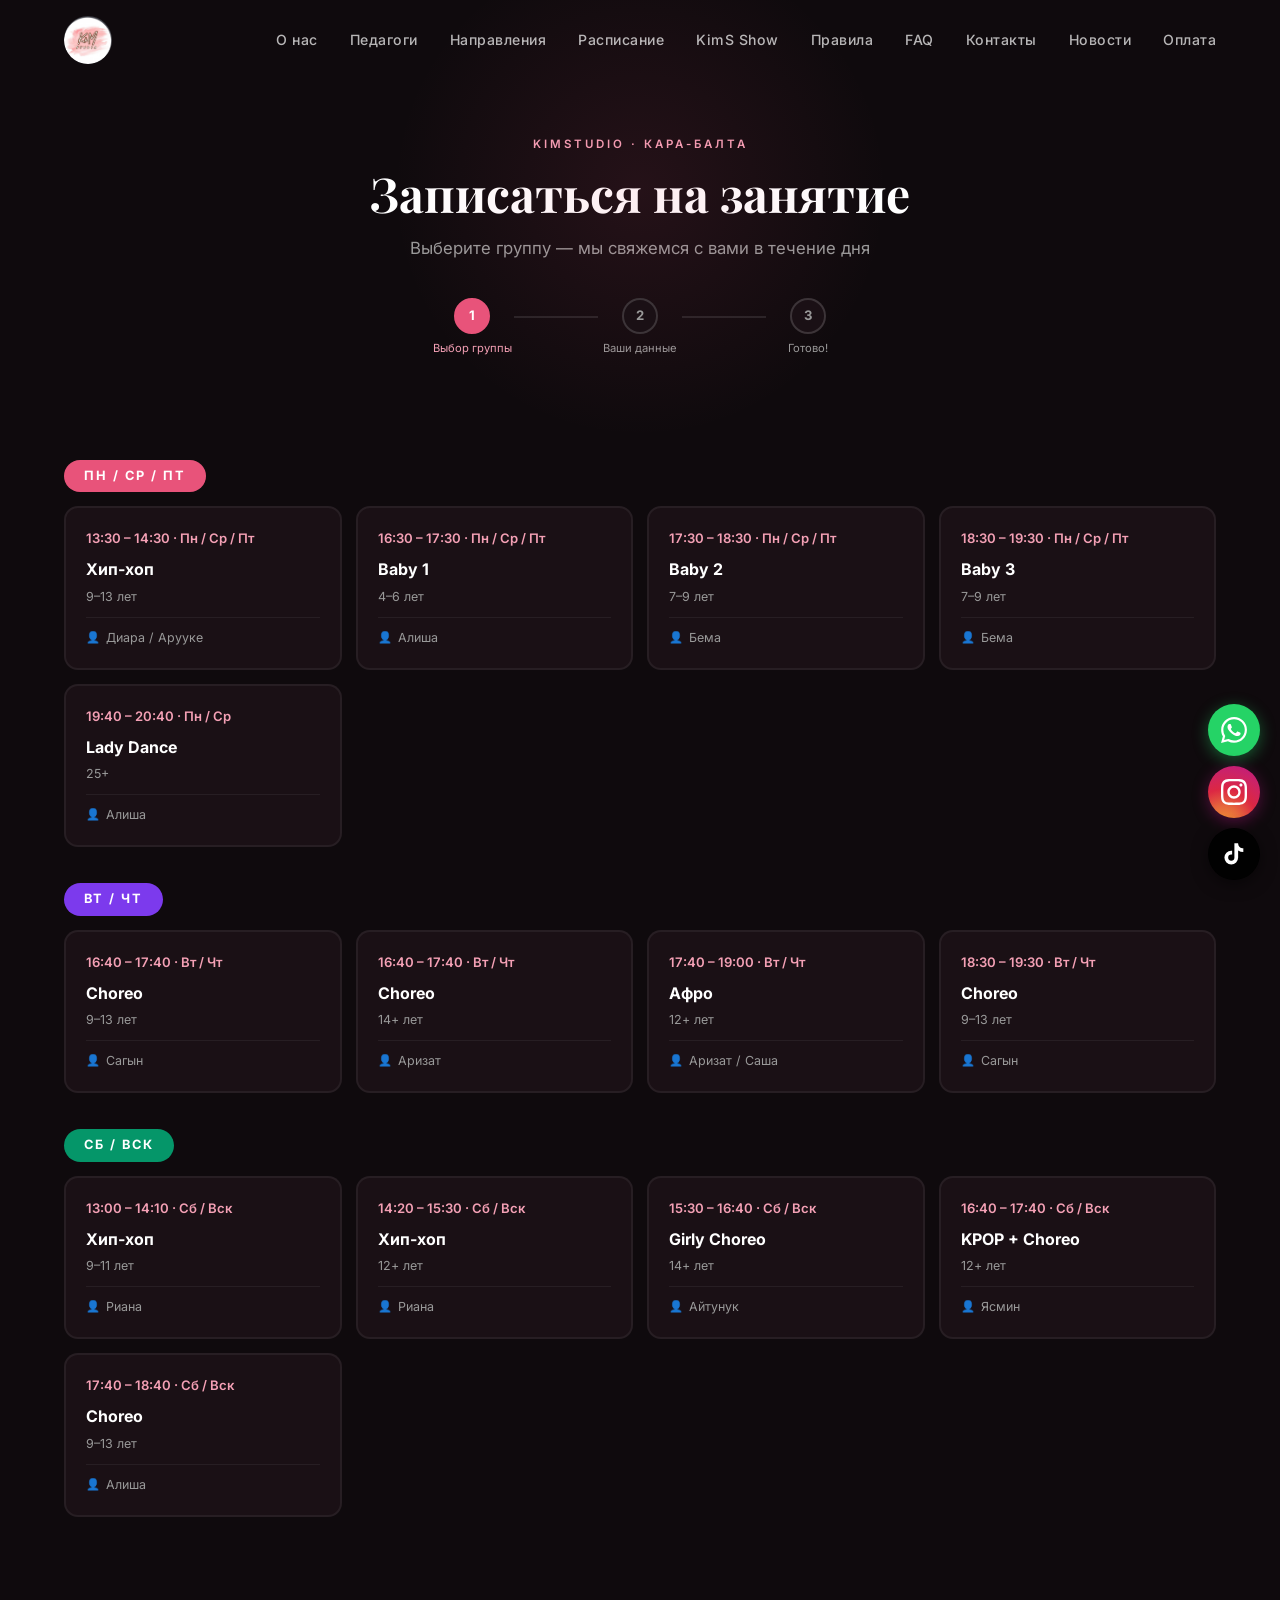
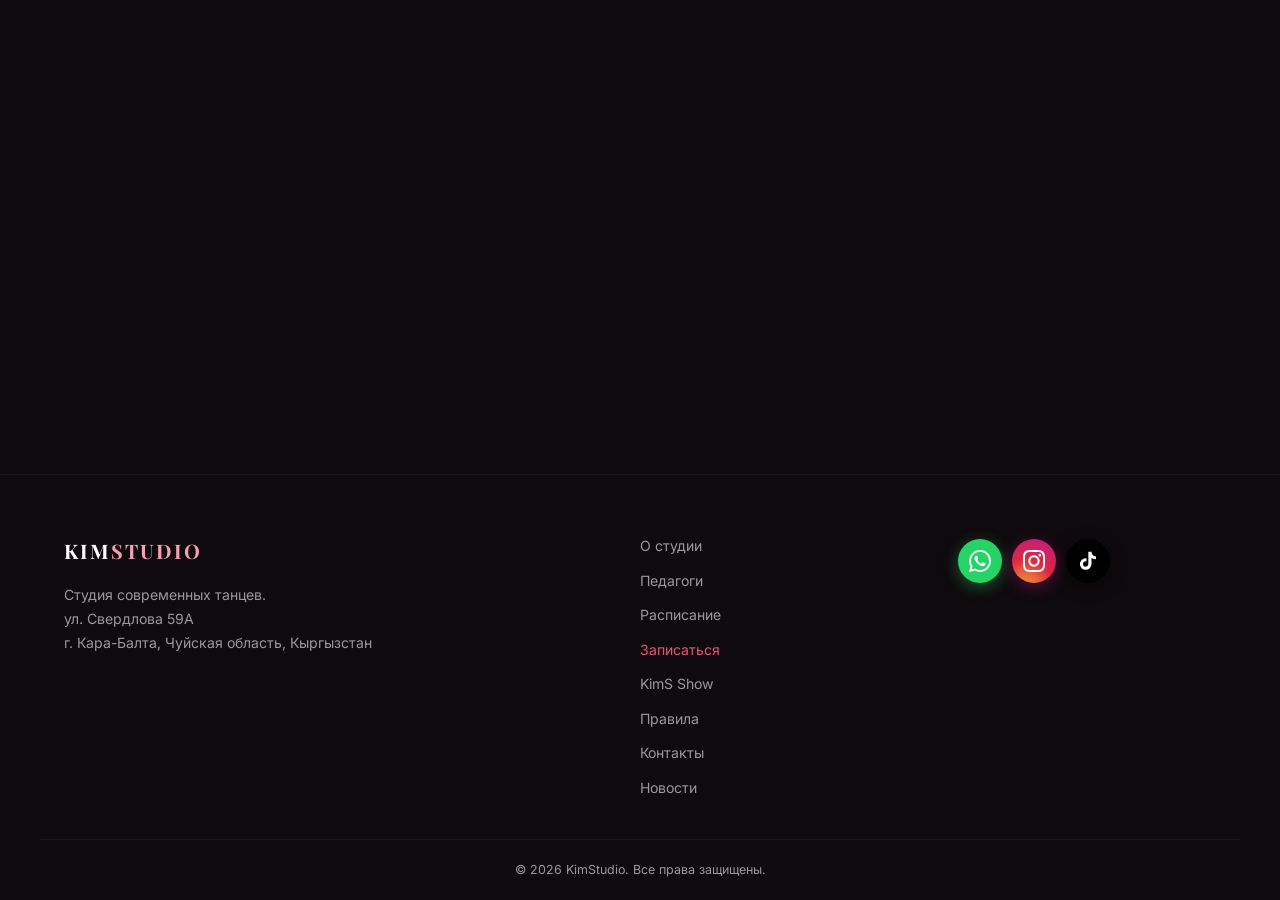
==== enroll.html @ df5035b9 "Add enroll.html — online group enrollment with WhatsApp form Co-Authored-By: Claude Sonnet 4.6 <nore" ====
<!DOCTYPE html>
<html lang="ru">
<head>
  <!-- Google tag (gtag.js) -->
  <script async src="https://www.googletagmanager.com/gtag/js?id=G-KLJQ2LQRY6"></script>
  <script>
    window.dataLayer = window.dataLayer || [];
    function gtag(){dataLayer.push(arguments);}
    gtag('js', new Date());
    gtag('config', 'G-KLJQ2LQRY6');
  </script>
  <meta charset="UTF-8" />
  <meta name="viewport" content="width=device-width, initial-scale=1.0" />
  <meta name="description" content="Записаться на занятие в KimStudio — выберите группу и заполните форму. Студия современных танцев в Кара-Балте." />
  <meta property="og:title" content="Записаться на занятие — KimStudio" />
  <meta property="og:description" content="Выберите группу и запишитесь онлайн. KimStudio — студия современных танцев в Кара-Балте." />
  <meta property="og:type" content="website" />
  <meta property="og:image" content="logo.png" />
  <link rel="icon" type="image/png" href="logo.png" />
  <title>Записаться на занятие — KimStudio</title>
  <link rel="stylesheet" href="style.css" />
  <link rel="preconnect" href="https://fonts.googleapis.com" />
  <link rel="preconnect" href="https://fonts.gstatic.com" crossorigin />
  <link href="https://fonts.googleapis.com/css2?family=Playfair+Display:wght@400;700&family=Inter:wght@300;400;500;600&display=swap" rel="stylesheet" />
  <style>
    .enroll-hero {
      padding: 130px 0 50px;
      text-align: center;
      background: var(--dark);
      position: relative;
      overflow: hidden;
    }
    .enroll-hero::before {
      content: '';
      position: absolute;
      top: -60px; left: 50%;
      transform: translateX(-50%);
      width: 500px; height: 500px;
      background: radial-gradient(circle, rgba(232,83,122,0.1) 0%, transparent 70%);
      pointer-events: none;
    }

    /* Steps indicator */
    .steps-bar {
      display: flex;
      align-items: center;
      justify-content: center;
      gap: 0;
      margin: 36px auto 52px;
      max-width: 420px;
    }
    .step {
      display: flex;
      flex-direction: column;
      align-items: center;
      gap: 6px;
      flex: 1;
    }
    .step-circle {
      width: 36px; height: 36px;
      border-radius: 50%;
      border: 2px solid rgba(255,255,255,0.15);
      background: var(--dark-2);
      display: flex;
      align-items: center;
      justify-content: center;
      font-size: 0.82rem;
      font-weight: 700;
      color: var(--gray);
      transition: all 0.3s;
      position: relative;
      z-index: 1;
    }
    .step.active .step-circle {
      border-color: var(--pink);
      background: var(--pink);
      color: #fff;
    }
    .step.done .step-circle {
      border-color: #4caf50;
      background: #4caf50;
      color: #fff;
    }
    .step-label {
      font-size: 0.7rem;
      color: var(--gray);
      white-space: nowrap;
    }
    .step.active .step-label { color: var(--pink-light); }
    .step-line {
      flex: 1;
      height: 2px;
      background: rgba(255,255,255,0.1);
      margin-bottom: 22px;
    }

    /* Group cards grid */
    .groups-section { display: block; }
    .groups-section-title {
      font-size: 0.72rem;
      font-weight: 600;
      letter-spacing: 3px;
      text-transform: uppercase;
      color: var(--pink-light);
      margin-bottom: 20px;
    }
    .day-block { margin-bottom: 36px; }
    .day-block-label {
      display: flex;
      align-items: center;
      gap: 12px;
      margin-bottom: 14px;
    }
    .group-cards {
      display: grid;
      grid-template-columns: repeat(auto-fill, minmax(260px, 1fr));
      gap: 14px;
    }
    .group-card {
      background: var(--dark-2);
      border: 2px solid rgba(255,255,255,0.06);
      border-radius: var(--radius);
      padding: 20px;
      cursor: pointer;
      transition: all 0.25s ease;
      position: relative;
      user-select: none;
    }
    .group-card:hover {
      border-color: rgba(232,83,122,0.4);
      transform: translateY(-2px);
    }
    .group-card.selected {
      border-color: var(--pink);
      background: rgba(232,83,122,0.08);
    }
    .group-card.selected::after {
      content: '✓';
      position: absolute;
      top: 12px; right: 14px;
      width: 22px; height: 22px;
      background: var(--pink);
      border-radius: 50%;
      display: flex;
      align-items: center;
      justify-content: center;
      font-size: 0.75rem;
      color: #fff;
      font-weight: 700;
      line-height: 22px;
      text-align: center;
    }
    .gc-time {
      font-size: 0.82rem;
      font-weight: 600;
      color: var(--pink-light);
      margin-bottom: 8px;
    }
    .gc-name {
      font-size: 1rem;
      font-weight: 700;
      color: var(--white);
      margin-bottom: 4px;
    }
    .gc-age {
      font-size: 0.78rem;
      color: var(--gray);
      margin-bottom: 10px;
    }
    .gc-teacher {
      font-size: 0.78rem;
      color: var(--gray);
      border-top: 1px solid rgba(255,255,255,0.06);
      padding-top: 10px;
      display: flex;
      align-items: center;
      gap: 6px;
    }
    .gc-teacher::before {
      content: '👤';
      font-size: 0.7rem;
    }

    /* Form section */
    .form-section {
      max-width: 560px;
      margin: 0 auto;
      opacity: 0;
      transform: translateY(20px);
      transition: all 0.4s ease;
      pointer-events: none;
    }
    .form-section.visible {
      opacity: 1;
      transform: translateY(0);
      pointer-events: all;
    }

    .selected-group-preview {
      background: rgba(232,83,122,0.08);
      border: 1px solid rgba(232,83,122,0.3);
      border-radius: var(--radius);
      padding: 16px 20px;
      margin-bottom: 28px;
      display: flex;
      align-items: center;
      gap: 14px;
    }
    .sgp-icon { font-size: 1.5rem; }
    .sgp-info { flex: 1; }
    .sgp-name { font-weight: 700; color: var(--white); font-size: 0.95rem; }
    .sgp-details { font-size: 0.78rem; color: var(--gray); margin-top: 2px; }
    .sgp-change {
      font-size: 0.75rem;
      color: var(--pink-light);
      cursor: pointer;
      text-decoration: underline;
      background: none;
      border: none;
      font-family: inherit;
    }
    .sgp-change:hover { color: var(--pink); }

    .enroll-form .form-group { margin-bottom: 16px; }
    .enroll-form input,
    .enroll-form textarea {
      width: 100%;
      background: var(--dark-2);
      border: 1.5px solid rgba(255,255,255,0.08);
      border-radius: 10px;
      padding: 14px 16px;
      color: var(--white);
      font-family: 'Inter', sans-serif;
      font-size: 0.9rem;
      transition: border-color 0.25s;
      outline: none;
    }
    .enroll-form input:focus,
    .enroll-form textarea:focus {
      border-color: var(--pink);
    }
    .enroll-form input::placeholder,
    .enroll-form textarea::placeholder { color: var(--gray); }

    .form-row {
      display: grid;
      grid-template-columns: 1fr 1fr;
      gap: 12px;
    }

    .enroll-submit {
      width: 100%;
      padding: 16px;
      background: var(--pink);
      border: none;
      border-radius: 10px;
      color: #fff;
      font-family: 'Inter', sans-serif;
      font-size: 1rem;
      font-weight: 600;
      cursor: pointer;
      transition: all 0.25s;
      margin-top: 8px;
      display: flex;
      align-items: center;
      justify-content: center;
      gap: 10px;
    }
    .enroll-submit:hover { background: var(--pink-dark); transform: translateY(-1px); }
    .enroll-submit svg { width: 20px; height: 20px; }

    .form-privacy {
      font-size: 0.72rem;
      color: var(--gray);
      text-align: center;
      margin-top: 12px;
    }

    /* Success state */
    .success-box {
      display: none;
      text-align: center;
      padding: 48px 24px;
      background: rgba(76,175,80,0.08);
      border: 1px solid rgba(76,175,80,0.25);
      border-radius: var(--radius);
      max-width: 480px;
      margin: 0 auto;
    }
    .success-box.show { display: block; }
    .success-icon { font-size: 3rem; margin-bottom: 16px; }
    .success-box h3 { color: var(--white); font-size: 1.3rem; margin-bottom: 8px; }
    .success-box p { color: var(--gray); font-size: 0.9rem; }

    @media (max-width: 600px) {
      .form-row { grid-template-columns: 1fr; }
      .group-cards { grid-template-columns: 1fr; }
    }
  </style>
</head>
<body>

  <!-- NAVIGATION -->
  <nav class="navbar scrolled" id="navbar">
    <div class="nav-container">
      <a href="index.html" class="nav-brand">
        <img src="logo.png" alt="KimStudio" class="nav-logo-img" />
      </a>
      <ul class="nav-links" id="navLinks">
        <li><a href="index.html#about">О нас</a></li>
        <li><a href="teachers.html" onclick="gtag('event','teachers_click',{event_category:'navigation',event_label:'Navbar'});">Педагоги</a></li>
        <li><a href="index.html#directions">Направления</a></li>
        <li><a href="schedule.html" onclick="gtag('event','schedule_click',{event_category:'navigation',event_label:'Navbar'});">Расписание</a></li>
        <li><a href="index.html#show">KimS Show</a></li>
        <li><a href="index.html#rules">Правила</a></li>
        <li><a href="index.html#faq">FAQ</a></li>
        <li><a href="index.html#contact">Контакты</a></li>
        <li><a href="news.html">Новости</a></li>
        <li><a href="payment.html" style="color:var(--pink);">Оплата</a></li>
      </ul>
      <button class="burger" id="burger" aria-label="Меню">
        <span></span><span></span><span></span>
      </button>
    </div>
  </nav>

  <!-- HERO -->
  <section class="enroll-hero">
    <div class="container">
      <span class="section-tag">KimStudio · Кара-Балта</span>
      <h1 class="section-title" style="margin-bottom: 12px;">Записаться на занятие</h1>
      <p class="section-desc" style="margin: 0 auto;">Выберите группу — мы свяжемся с вами в течение дня</p>

      <!-- Steps -->
      <div class="steps-bar" id="stepsBar">
        <div class="step active" id="step1">
          <div class="step-circle">1</div>
          <span class="step-label">Выбор группы</span>
        </div>
        <div class="step-line"></div>
        <div class="step" id="step2">
          <div class="step-circle">2</div>
          <span class="step-label">Ваши данные</span>
        </div>
        <div class="step-line"></div>
        <div class="step" id="step3">
          <div class="step-circle">3</div>
          <span class="step-label">Готово!</span>
        </div>
      </div>
    </div>
  </section>

  <!-- MAIN -->
  <section style="padding: 0 0 100px;">
    <div class="container">

      <!-- STEP 1: Group selection -->
      <div id="groupsSection">

        <!-- Mon / Wed / Fri -->
        <div class="day-block">
          <div class="day-block-label">
            <span class="days-badge">ПН / СР / ПТ</span>
          </div>
          <div class="group-cards">
            <div class="group-card" data-group="Хип-хоп (9–13 лет)" data-days="Пн / Ср / Пт" data-time="13:30 – 14:30" data-teacher="Диара / Арууке" data-age="9–13 лет">
              <div class="gc-time">13:30 – 14:30 · Пн / Ср / Пт</div>
              <div class="gc-name">Хип-хоп</div>
              <div class="gc-age">9–13 лет</div>
              <div class="gc-teacher">Диара / Арууке</div>
            </div>
            <div class="group-card" data-group="Baby 1 (4–6 лет)" data-days="Пн / Ср / Пт" data-time="16:30 – 17:30" data-teacher="Алиша" data-age="4–6 лет">
              <div class="gc-time">16:30 – 17:30 · Пн / Ср / Пт</div>
              <div class="gc-name">Baby 1</div>
              <div class="gc-age">4–6 лет</div>
              <div class="gc-teacher">Алиша</div>
            </div>
            <div class="group-card" data-group="Baby 2 (7–9 лет)" data-days="Пн / Ср / Пт" data-time="17:30 – 18:30" data-teacher="Бема" data-age="7–9 лет">
              <div class="gc-time">17:30 – 18:30 · Пн / Ср / Пт</div>
              <div class="gc-name">Baby 2</div>
              <div class="gc-age">7–9 лет</div>
              <div class="gc-teacher">Бема</div>
            </div>
            <div class="group-card" data-group="Baby 3 (7–9 лет)" data-days="Пн / Ср / Пт" data-time="18:30 – 19:30" data-teacher="Бема" data-age="7–9 лет">
              <div class="gc-time">18:30 – 19:30 · Пн / Ср / Пт</div>
              <div class="gc-name">Baby 3</div>
              <div class="gc-age">7–9 лет</div>
              <div class="gc-teacher">Бема</div>
            </div>
            <div class="group-card" data-group="Lady Dance (25+)" data-days="Пн / Ср" data-time="19:40 – 20:40" data-teacher="Алиша" data-age="25+">
              <div class="gc-time">19:40 – 20:40 · Пн / Ср</div>
              <div class="gc-name">Lady Dance</div>
              <div class="gc-age">25+</div>
              <div class="gc-teacher">Алиша</div>
            </div>
          </div>
        </div>

        <!-- Tue / Thu -->
        <div class="day-block">
          <div class="day-block-label">
            <span class="days-badge days-badge--purple">ВТ / ЧТ</span>
          </div>
          <div class="group-cards">
            <div class="group-card" data-group="Choreo (9–13 лет)" data-days="Вт / Чт" data-time="16:40 – 17:40" data-teacher="Сагын" data-age="9–13 лет">
              <div class="gc-time">16:40 – 17:40 · Вт / Чт</div>
              <div class="gc-name">Choreo</div>
              <div class="gc-age">9–13 лет</div>
              <div class="gc-teacher">Сагын</div>
            </div>
            <div class="group-card" data-group="Choreo (14+ лет)" data-days="Вт / Чт" data-time="16:40 – 17:40" data-teacher="Аризат" data-age="14+ лет">
              <div class="gc-time">16:40 – 17:40 · Вт / Чт</div>
              <div class="gc-name">Choreo</div>
              <div class="gc-age">14+ лет</div>
              <div class="gc-teacher">Аризат</div>
            </div>
            <div class="group-card" data-group="Афро (12+ лет)" data-days="Вт / Чт" data-time="17:40 – 19:00" data-teacher="Аризат / Саша" data-age="12+ лет">
              <div class="gc-time">17:40 – 19:00 · Вт / Чт</div>
              <div class="gc-name">Афро</div>
              <div class="gc-age">12+ лет</div>
              <div class="gc-teacher">Аризат / Саша</div>
            </div>
            <div class="group-card" data-group="Choreo (9–13 лет, вечер)" data-days="Вт / Чт" data-time="18:30 – 19:30" data-teacher="Сагын" data-age="9–13 лет">
              <div class="gc-time">18:30 – 19:30 · Вт / Чт</div>
              <div class="gc-name">Choreo</div>
              <div class="gc-age">9–13 лет</div>
              <div class="gc-teacher">Сагын</div>
            </div>
          </div>
        </div>

        <!-- Sat / Sun -->
        <div class="day-block">
          <div class="day-block-label">
            <span class="days-badge days-badge--green">СБ / ВСК</span>
          </div>
          <div class="group-cards">
            <div class="group-card" data-group="Хип-хоп (9–11 лет)" data-days="Сб / Вск" data-time="13:00 – 14:10" data-teacher="Риана" data-age="9–11 лет">
              <div class="gc-time">13:00 – 14:10 · Сб / Вск</div>
              <div class="gc-name">Хип-хоп</div>
              <div class="gc-age">9–11 лет</div>
              <div class="gc-teacher">Риана</div>
            </div>
            <div class="group-card" data-group="Хип-хоп (12+ лет)" data-days="Сб / Вск" data-time="14:20 – 15:30" data-teacher="Риана" data-age="12+ лет">
              <div class="gc-time">14:20 – 15:30 · Сб / Вск</div>
              <div class="gc-name">Хип-хоп</div>
              <div class="gc-age">12+ лет</div>
              <div class="gc-teacher">Риана</div>
            </div>
            <div class="group-card" data-group="Girly Choreo (14+ лет)" data-days="Сб / Вск" data-time="15:30 – 16:40" data-teacher="Айтунук" data-age="14+ лет">
              <div class="gc-time">15:30 – 16:40 · Сб / Вск</div>
              <div class="gc-name">Girly Choreo</div>
              <div class="gc-age">14+ лет</div>
              <div class="gc-teacher">Айтунук</div>
            </div>
            <div class="group-card" data-group="KPOP + Choreo (12+ лет)" data-days="Сб / Вск" data-time="16:40 – 17:40" data-teacher="Ясмин" data-age="12+ лет">
              <div class="gc-time">16:40 – 17:40 · Сб / Вск</div>
              <div class="gc-name">KPOP + Choreo</div>
              <div class="gc-age">12+ лет</div>
              <div class="gc-teacher">Ясмин</div>
            </div>
            <div class="group-card" data-group="Choreo (9–13 лет, выходные)" data-days="Сб / Вск" data-time="17:40 – 18:40" data-teacher="Алиша" data-age="9–13 лет">
              <div class="gc-time">17:40 – 18:40 · Сб / Вск</div>
              <div class="gc-name">Choreo</div>
              <div class="gc-age">9–13 лет</div>
              <div class="gc-teacher">Алиша</div>
            </div>
          </div>
        </div>

      </div>

      <!-- STEP 2: Form -->
      <div class="form-section" id="formSection">
        <div class="selected-group-preview" id="groupPreview">
          <span class="sgp-icon">💃</span>
          <div class="sgp-info">
            <div class="sgp-name" id="previewName">—</div>
            <div class="sgp-details" id="previewDetails">—</div>
          </div>
          <button class="sgp-change" onclick="changeGroup()">Изменить</button>
        </div>

        <form class="enroll-form" id="enrollForm">
          <div class="form-row">
            <div class="form-group">
              <input type="text" name="name" id="inputName" placeholder="Ваше имя *" required />
            </div>
            <div class="form-group">
              <input type="tel" name="phone" id="inputPhone" placeholder="Телефон *" required />
            </div>
          </div>
          <div class="form-group">
            <input type="text" name="age" id="inputAge" placeholder="Возраст ученика (например: 8 лет)" />
          </div>
          <div class="form-group">
            <textarea name="comment" id="inputComment" placeholder="Дополнительный вопрос (необязательно)" rows="3"></textarea>
          </div>
          <button type="submit" class="enroll-submit" onclick="gtag('event','enroll_submit',{event_category:'lead',event_label:'Enroll Form'});">
            <svg viewBox="0 0 24 24" fill="currentColor"><path d="M17.472 14.382c-.297-.149-1.758-.867-2.03-.967-.273-.099-.471-.148-.67.15-.197.297-.767.966-.94 1.164-.173.199-.347.223-.644.075-.297-.15-1.255-.463-2.39-1.475-.883-.788-1.48-1.761-1.653-2.059-.173-.297-.018-.458.13-.606.134-.133.298-.347.446-.52.149-.174.198-.298.298-.497.099-.198.05-.371-.025-.52-.075-.149-.669-1.612-.916-2.207-.242-.579-.487-.5-.669-.51-.173-.008-.371-.01-.57-.01-.198 0-.52.074-.792.372-.272.297-1.04 1.016-1.04 2.479 0 1.462 1.065 2.875 1.213 3.074.149.198 2.096 3.2 5.077 4.487.709.306 1.262.489 1.694.625.712.227 1.36.195 1.871.118.571-.085 1.758-.719 2.006-1.413.248-.694.248-1.289.173-1.413-.074-.124-.272-.198-.57-.347m-5.421 7.403h-.004a9.87 9.87 0 01-5.031-1.378l-.361-.214-3.741.982.998-3.648-.235-.374a9.86 9.86 0 01-1.51-5.26c.001-5.45 4.436-9.884 9.888-9.884 2.64 0 5.122 1.03 6.988 2.898a9.825 9.825 0 012.893 6.994c-.003 5.45-4.437 9.884-9.885 9.884m8.413-18.297A11.815 11.815 0 0012.05 0C5.495 0 .16 5.335.157 11.892c0 2.096.547 4.142 1.588 5.945L.057 24l6.305-1.654a11.882 11.882 0 005.683 1.448h.005c6.554 0 11.89-5.335 11.893-11.893a11.821 11.821 0 00-3.48-8.413z"/></svg>
            Записаться через WhatsApp
          </button>
          <p class="form-privacy">Нажимая кнопку, вы соглашаетесь на обработку персональных данных</p>
        </form>

        <!-- Success -->
        <div class="success-box" id="successBox">
          <div class="success-icon">🎉</div>
          <h3>Заявка отправлена!</h3>
          <p>Мы свяжемся с вами в течение дня и подтвердим запись в группу.</p>
          <a href="index.html" class="btn btn-outline" style="display:inline-block; margin-top: 20px;">На главную</a>
        </div>
      </div>

    </div>
  </section>

  <!-- FOOTER -->
  <footer class="footer">
    <div class="footer-container">
      <div class="footer-brand">
        <span class="logo">KIM<span>STUDIO</span></span>
        <p>Студия современных танцев.<br>ул. Свердлова 59А<br>г. Кара-Балта, Чуйская область, Кыргызстан</p>
      </div>
      <div class="footer-links">
        <a href="index.html#about">О студии</a>
        <a href="teachers.html">Педагоги</a>
        <a href="schedule.html">Расписание</a>
        <a href="enroll.html" style="color:var(--pink);">Записаться</a>
        <a href="index.html#show">KimS Show</a>
        <a href="index.html#rules">Правила</a>
        <a href="index.html#contact">Контакты</a>
        <a href="news.html">Новости</a>
      </div>
      <div class="footer-social">
        <div class="footer-social-icons">
          <a href="https://wa.me/996707430777" target="_blank" rel="noopener noreferrer" class="footer-fab fab-whatsapp" aria-label="WhatsApp">
            <svg viewBox="0 0 24 24" fill="currentColor" width="22" height="22"><path d="M17.472 14.382c-.297-.149-1.758-.867-2.03-.967-.273-.099-.471-.148-.67.15-.197.297-.767.966-.94 1.164-.173.199-.347.223-.644.075-.297-.15-1.255-.463-2.39-1.475-.883-.788-1.48-1.761-1.653-2.059-.173-.297-.018-.458.13-.606.134-.133.298-.347.446-.52.149-.174.198-.298.298-.497.099-.198.05-.371-.025-.52-.075-.149-.669-1.612-.916-2.207-.242-.579-.487-.5-.669-.51-.173-.008-.371-.01-.57-.01-.198 0-.52.074-.792.372-.272.297-1.04 1.016-1.04 2.479 0 1.462 1.065 2.875 1.213 3.074.149.198 2.096 3.2 5.077 4.487.709.306 1.262.489 1.694.625.712.227 1.36.195 1.871.118.571-.085 1.758-.719 2.006-1.413.248-.694.248-1.289.173-1.413-.074-.124-.272-.198-.57-.347m-5.421 7.403h-.004a9.87 9.87 0 01-5.031-1.378l-.361-.214-3.741.982.998-3.648-.235-.374a9.86 9.86 0 01-1.51-5.26c.001-5.45 4.436-9.884 9.888-9.884 2.64 0 5.122 1.03 6.988 2.898a9.825 9.825 0 012.893 6.994c-.003 5.45-4.437 9.884-9.885 9.884m8.413-18.297A11.815 11.815 0 0012.05 0C5.495 0 .16 5.335.157 11.892c0 2.096.547 4.142 1.588 5.945L.057 24l6.305-1.654a11.882 11.882 0 005.683 1.448h.005c6.554 0 11.89-5.335 11.893-11.893a11.821 11.821 0 00-3.48-8.413z"/></svg>
          </a>
          <a href="https://www.instagram.com/kimstudioo/" target="_blank" rel="noopener noreferrer" class="footer-fab fab-instagram" aria-label="Instagram">
            <svg viewBox="0 0 24 24" fill="currentColor" width="22" height="22"><path d="M12 2.163c3.204 0 3.584.012 4.85.07 3.252.148 4.771 1.691 4.919 4.919.058 1.265.069 1.645.069 4.849 0 3.205-.012 3.584-.069 4.849-.149 3.225-1.664 4.771-4.919 4.919-1.266.058-1.644.07-4.85.07-3.204 0-3.584-.012-4.849-.07-3.26-.149-4.771-1.699-4.919-4.92-.058-1.265-.07-1.644-.07-4.849 0-3.204.013-3.583.07-4.849.149-3.227 1.664-4.771 4.919-4.919 1.266-.057 1.645-.069 4.849-.069zm0-2.163c-3.259 0-3.667.014-4.947.072-4.358.2-6.78 2.618-6.98 6.98-.059 1.281-.073 1.689-.073 4.948 0 3.259.014 3.668.072 4.948.2 4.358 2.618 6.78 6.98 6.98 1.281.058 1.689.072 4.948.072 3.259 0 3.668-.014 4.948-.072 4.354-.2 6.782-2.618 6.979-6.98.059-1.28.073-1.689.073-4.948 0-3.259-.014-3.667-.072-4.947-.196-4.354-2.617-6.78-6.979-6.98-1.281-.059-1.69-.073-4.949-.073zm0 5.838c-3.403 0-6.162 2.759-6.162 6.162s2.759 6.163 6.162 6.163 6.162-2.759 6.162-6.163c0-3.403-2.759-6.162-6.162-6.162zm0 10.162c-2.209 0-4-1.79-4-4 0-2.209 1.791-4 4-4s4 1.791 4 4c0 2.21-1.791 4-4 4zm6.406-11.845c-.796 0-1.441.645-1.441 1.44s.645 1.44 1.441 1.44c.795 0 1.439-.645 1.439-1.44s-.644-1.44-1.439-1.44z"/></svg>
          </a>
          <a href="https://www.tiktok.com/@kimstudioo?_r=1&_t=ZT-95xl43tIwwQ" target="_blank" rel="noopener noreferrer" class="footer-fab fab-tiktok" aria-label="TikTok">
            <svg viewBox="0 0 24 24" fill="currentColor" width="22" height="22"><path d="M19.59 6.69a4.83 4.83 0 01-3.77-4.25V2h-3.45v13.67a2.89 2.89 0 01-2.88 2.5 2.89 2.89 0 01-2.89-2.89 2.89 2.89 0 012.89-2.89c.28 0 .54.04.79.1V9.01a6.33 6.33 0 00-.79-.05 6.34 6.34 0 00-6.34 6.34 6.34 6.34 0 006.34 6.34 6.34 6.34 0 006.33-6.34V8.69a8.18 8.18 0 004.78 1.52V6.76a4.85 4.85 0 01-1.01-.07z"/></svg>
          </a>
        </div>
      </div>
    </div>
    <div class="footer-bottom">
      <p>&copy; 2026 KimStudio. Все права защищены.</p>
    </div>
  </footer>

  <!-- Social floating buttons -->
  <div class="social-float-group">
    <a href="https://wa.me/996707430777" target="_blank" rel="noopener noreferrer" class="social-fab fab-whatsapp" aria-label="WhatsApp" onclick="gtag('event','whatsapp_click',{event_category:'contact',event_label:'FAB Button'});">
      <svg viewBox="0 0 24 24" fill="currentColor" width="26" height="26"><path d="M17.472 14.382c-.297-.149-1.758-.867-2.03-.967-.273-.099-.471-.148-.67.15-.197.297-.767.966-.94 1.164-.173.199-.347.223-.644.075-.297-.15-1.255-.463-2.39-1.475-.883-.788-1.48-1.761-1.653-2.059-.173-.297-.018-.458.13-.606.134-.133.298-.347.446-.52.149-.174.198-.298.298-.497.099-.198.05-.371-.025-.52-.075-.149-.669-1.612-.916-2.207-.242-.579-.487-.5-.669-.51-.173-.008-.371-.01-.57-.01-.198 0-.52.074-.792.372-.272.297-1.04 1.016-1.04 2.479 0 1.462 1.065 2.875 1.213 3.074.149.198 2.096 3.2 5.077 4.487.709.306 1.262.489 1.694.625.712.227 1.36.195 1.871.118.571-.085 1.758-.719 2.006-1.413.248-.694.248-1.289.173-1.413-.074-.124-.272-.198-.57-.347m-5.421 7.403h-.004a9.87 9.87 0 01-5.031-1.378l-.361-.214-3.741.982.998-3.648-.235-.374a9.86 9.86 0 01-1.51-5.26c.001-5.45 4.436-9.884 9.888-9.884 2.64 0 5.122 1.03 6.988 2.898a9.825 9.825 0 012.893 6.994c-.003 5.45-4.437 9.884-9.885 9.884m8.413-18.297A11.815 11.815 0 0012.05 0C5.495 0 .16 5.335.157 11.892c0 2.096.547 4.142 1.588 5.945L.057 24l6.305-1.654a11.882 11.882 0 005.683 1.448h.005c6.554 0 11.89-5.335 11.893-11.893a11.821 11.821 0 00-3.48-8.413z"/></svg>
    </a>
    <a href="https://www.instagram.com/kimstudioo/" target="_blank" rel="noopener noreferrer" class="social-fab fab-instagram" aria-label="Instagram" onclick="gtag('event','instagram_click',{event_category:'social',event_label:'FAB Button'});">
      <svg viewBox="0 0 24 24" fill="currentColor" width="26" height="26"><path d="M12 2.163c3.204 0 3.584.012 4.85.07 3.252.148 4.771 1.691 4.919 4.919.058 1.265.069 1.645.069 4.849 0 3.205-.012 3.584-.069 4.849-.149 3.225-1.664 4.771-4.919 4.919-1.266.058-1.644.07-4.85.07-3.204 0-3.584-.012-4.849-.07-3.26-.149-4.771-1.699-4.919-4.92-.058-1.265-.07-1.644-.07-4.849 0-3.204.013-3.583.07-4.849.149-3.227 1.664-4.771 4.919-4.919 1.266-.057 1.645-.069 4.849-.069zm0-2.163c-3.259 0-3.667.014-4.947.072-4.358.2-6.78 2.618-6.98 6.98-.059 1.281-.073 1.689-.073 4.948 0 3.259.014 3.668.072 4.948.2 4.358 2.618 6.78 6.98 6.98 1.281.058 1.689.072 4.948.072 3.259 0 3.668-.014 4.948-.072 4.354-.2 6.782-2.618 6.979-6.98.059-1.28.073-1.689.073-4.948 0-3.259-.014-3.667-.072-4.947-.196-4.354-2.617-6.78-6.979-6.98-1.281-.059-1.69-.073-4.949-.073zm0 5.838c-3.403 0-6.162 2.759-6.162 6.162s2.759 6.163 6.162 6.163 6.162-2.759 6.162-6.163c0-3.403-2.759-6.162-6.162-6.162zm0 10.162c-2.209 0-4-1.79-4-4 0-2.209 1.791-4 4-4s4 1.791 4 4c0 2.21-1.791 4-4 4zm6.406-11.845c-.796 0-1.441.645-1.441 1.44s.645 1.44 1.441 1.44c.795 0 1.439-.645 1.439-1.44s-.644-1.44-1.439-1.44z"/></svg>
    </a>
    <a href="https://www.tiktok.com/@kimstudioo?_r=1&_t=ZT-95xl43tIwwQ" target="_blank" rel="noopener noreferrer" class="social-fab fab-tiktok" aria-label="TikTok" onclick="gtag('event','tiktok_click',{event_category:'social',event_label:'FAB Button'});">
      <svg viewBox="0 0 24 24" fill="currentColor" width="26" height="26"><path d="M19.59 6.69a4.83 4.83 0 01-3.77-4.25V2h-3.45v13.67a2.89 2.89 0 01-2.88 2.5 2.89 2.89 0 01-2.89-2.89 2.89 2.89 0 012.89-2.89c.28 0 .54.04.79.1V9.01a6.33 6.33 0 00-.79-.05 6.34 6.34 0 00-6.34 6.34 6.34 6.34 0 006.34 6.34 6.34 6.34 0 006.33-6.34V8.69a8.18 8.18 0 004.78 1.52V6.76a4.85 4.85 0 01-1.01-.07z"/></svg>
    </a>
  </div>

  <script src="script.js"></script>
  <script>
    let selectedCard = null;

    const cards = document.querySelectorAll('.group-card');
    const formSection = document.getElementById('formSection');
    const groupsSection = document.getElementById('groupsSection');
    const previewName = document.getElementById('previewName');
    const previewDetails = document.getElementById('previewDetails');
    const step1 = document.getElementById('step1');
    const step2 = document.getElementById('step2');
    const step3 = document.getElementById('step3');

    cards.forEach(card => {
      card.addEventListener('click', () => {
        cards.forEach(c => c.classList.remove('selected'));
        card.classList.add('selected');
        selectedCard = card;

        previewName.textContent = card.dataset.group;
        previewDetails.textContent = card.dataset.days + ' · ' + card.dataset.time + ' · Педагог: ' + card.dataset.teacher;

        formSection.classList.add('visible');

        step1.classList.remove('active');
        step1.classList.add('done');
        step2.classList.add('active');

        setTimeout(() => {
          formSection.scrollIntoView({ behavior: 'smooth', block: 'start' });
        }, 100);

        gtag('event', 'group_selected', { event_category: 'enroll', event_label: card.dataset.group });
      });
    });

    function changeGroup() {
      formSection.classList.remove('visible');
      selectedCard = null;
      cards.forEach(c => c.classList.remove('selected'));
      step1.classList.add('active');
      step1.classList.remove('done');
      step2.classList.remove('active');
      groupsSection.scrollIntoView({ behavior: 'smooth', block: 'start' });
    }

    document.getElementById('enrollForm').addEventListener('submit', (e) => {
      e.preventDefault();
      if (!selectedCard) return;

      const name = document.getElementById('inputName').value.trim();
      const phone = document.getElementById('inputPhone').value.trim();
      const age = document.getElementById('inputAge').value.trim();
      const comment = document.getElementById('inputComment').value.trim();

      const text = [
        '📝 Заявка на запись в KimStudio',
        '',
        `Группа: ${selectedCard.dataset.group}`,
        `Дни: ${selectedCard.dataset.days}`,
        `Время: ${selectedCard.dataset.time}`,
        `Педагог: ${selectedCard.dataset.teacher}`,
        '',
        `Имя: ${name}`,
        `Телефон: ${phone}`,
        age ? `Возраст: ${age}` : '',
        comment ? `Вопрос: ${comment}` : '',
      ].filter(Boolean).join('\n');

      window.open(`https://wa.me/996707430777?text=${encodeURIComponent(text)}`, '_blank');

      document.getElementById('enrollForm').style.display = 'none';
      document.getElementById('successBox').classList.add('show');
      document.getElementById('groupPreview').style.display = 'none';

      step2.classList.remove('active');
      step2.classList.add('done');
      step3.classList.add('active');
    });
  </script>
</body>
</html>
---- style.css ----
/* ===== RESET & BASE ===== */
*, *::before, *::after { box-sizing: border-box; margin: 0; padding: 0; }

:root {
  --pink: #e8537a;
  --pink-light: #f4a0b5;
  --pink-pale: #fde8ef;
  --pink-dark: #c0305a;
  --dark: #0f0a0d;
  --dark-2: #1a1015;
  --dark-3: #231520;
  --white: #ffffff;
  --gray: #999999;
  --text: #e0d0d5;
  --radius: 14px;
  --transition: 0.3s ease;
  --shadow: 0 8px 32px rgba(0,0,0,0.4);
}

html { scroll-behavior: smooth; }

body {
  font-family: 'Inter', sans-serif;
  background: var(--dark);
  color: var(--text);
  line-height: 1.6;
  overflow-x: hidden;
}

a { text-decoration: none; color: inherit; }
ul { list-style: none; }
img { max-width: 100%; display: block; }

.container {
  max-width: 1200px;
  margin: 0 auto;
  padding: 0 24px;
}

.section { padding: 100px 0; }

/* ===== TYPOGRAPHY ===== */
.section-tag {
  display: inline-block;
  font-size: 0.72rem;
  font-weight: 600;
  letter-spacing: 3px;
  text-transform: uppercase;
  color: var(--pink-light);
  margin-bottom: 12px;
}

.section-title {
  font-family: 'Playfair Display', serif;
  font-size: clamp(2rem, 4vw, 3rem);
  color: var(--white);
  line-height: 1.2;
  margin-bottom: 20px;
}

.section-desc {
  font-size: 1.05rem;
  color: var(--gray);
  max-width: 560px;
}

.section-header {
  text-align: center;
  margin-bottom: 60px;
}
.section-header .section-desc { margin: 0 auto; }

/* ===== BUTTONS ===== */
.btn {
  display: inline-flex;
  align-items: center;
  gap: 8px;
  padding: 14px 32px;
  border-radius: 50px;
  font-size: 0.95rem;
  font-weight: 500;
  letter-spacing: 0.5px;
  cursor: pointer;
  transition: var(--transition);
  border: 2px solid transparent;
}

.btn-primary {
  background: var(--pink);
  color: var(--white);
  border-color: var(--pink);
}
.btn-primary:hover {
  background: var(--pink-dark);
  border-color: var(--pink-dark);
  transform: translateY(-2px);
  box-shadow: 0 8px 24px rgba(232,83,122,0.4);
}

.btn-outline {
  background: transparent;
  color: var(--white);
  border-color: rgba(255,255,255,0.35);
}
.btn-outline:hover {
  border-color: var(--pink-light);
  color: var(--pink-light);
  transform: translateY(-2px);
}

.btn-full { width: 100%; justify-content: center; }

/* ===== NAVBAR ===== */
.navbar {
  position: fixed;
  top: 0; left: 0; right: 0;
  z-index: 100;
  padding: 16px 0;
  transition: var(--transition);
}

.navbar.scrolled {
  background: rgba(15,10,13,0.96);
  backdrop-filter: blur(12px);
  padding: 10px 0;
  box-shadow: 0 2px 24px rgba(0,0,0,0.6);
}

.nav-container {
  max-width: 1200px;
  margin: 0 auto;
  padding: 0 24px;
  display: flex;
  align-items: center;
  justify-content: space-between;
}

.nav-brand { display: flex; align-items: center; }

.nav-logo-img {
  height: 48px;
  width: 48px;
  border-radius: 50%;
  object-fit: cover;
  transition: var(--transition);
}
.nav-logo-img:hover {
  box-shadow: 0 0 16px rgba(232,83,122,0.5);
  transform: scale(1.05);
}

.logo {
  font-family: 'Playfair Display', serif;
  font-size: 1.4rem;
  font-weight: 700;
  color: var(--white);
  letter-spacing: 2px;
}
.logo span { color: var(--pink-light); }

.nav-links {
  display: flex;
  gap: 32px;
}
.nav-links a {
  font-size: 0.88rem;
  font-weight: 500;
  color: rgba(255,255,255,0.7);
  letter-spacing: 0.5px;
  transition: var(--transition);
  position: relative;
}
.nav-links a::after {
  content: '';
  position: absolute;
  bottom: -4px; left: 0;
  width: 0; height: 2px;
  background: var(--pink);
  transition: var(--transition);
}
.nav-links a:hover { color: var(--white); }
.nav-links a:hover::after { width: 100%; }

.burger {
  display: none;
  flex-direction: column;
  gap: 5px;
  background: none;
  border: none;
  cursor: pointer;
  padding: 4px;
}
.burger span {
  display: block;
  width: 26px; height: 2px;
  background: var(--white);
  border-radius: 2px;
  transition: var(--transition);
}

/* ===== HERO ===== */
.hero {
  position: relative;
  min-height: 100vh;
  display: flex;
  align-items: center;
  justify-content: center;
  overflow: hidden;
  background: var(--dark);
}

.hero-bg {
  position: absolute;
  inset: 0;
  background:
    radial-gradient(ellipse 70% 60% at 30% 40%, rgba(232,83,122,0.12) 0%, transparent 60%),
    radial-gradient(ellipse 50% 70% at 80% 70%, rgba(180,50,100,0.08) 0%, transparent 60%),
    radial-gradient(ellipse 40% 40% at 60% 20%, rgba(244,160,181,0.06) 0%, transparent 50%);
}

.hero-content {
  position: relative;
  z-index: 2;
  text-align: center;
  padding: 0 24px;
  max-width: 860px;
  animation: fadeInUp 1s ease;
}

.hero-logo {
  width: 120px;
  height: 120px;
  border-radius: 50%;
  object-fit: cover;
  margin: 0 auto 28px;
  box-shadow: 0 0 40px rgba(232,83,122,0.3);
  border: 3px solid rgba(232,83,122,0.3);
}

.hero-sub {
  font-size: 0.75rem;
  font-weight: 600;
  letter-spacing: 4px;
  text-transform: uppercase;
  color: var(--pink-light);
  margin-bottom: 12px;
}

.hero-title {
  font-family: 'Playfair Display', serif;
  font-size: clamp(3rem, 10vw, 7.5rem);
  font-weight: 700;
  color: var(--white);
  letter-spacing: 8px;
  line-height: 1;
  margin-bottom: 12px;
}

.hero-tagline {
  font-size: clamp(0.85rem, 2vw, 1rem);
  font-weight: 600;
  letter-spacing: 4px;
  text-transform: uppercase;
  color: rgba(255,255,255,0.6);
  margin-bottom: 16px;
}

.hero-desc {
  font-size: 0.9rem;
  color: var(--pink-light);
  letter-spacing: 2px;
  margin-bottom: 40px;
  opacity: 0.8;
}

.hero-buttons {
  display: flex;
  gap: 16px;
  justify-content: center;
  flex-wrap: wrap;
}

.hero-scroll {
  position: absolute;
  bottom: 32px;
  left: 50%;
  transform: translateX(-50%);
  z-index: 2;
}
.scroll-arrow {
  width: 2px; height: 48px;
  background: linear-gradient(to bottom, var(--pink), transparent);
  margin: 0 auto;
  animation: scrollPulse 2s ease-in-out infinite;
}

/* ===== STATS ===== */
.stats {
  background: var(--dark-2);
  padding: 56px 0;
  border-top: 1px solid rgba(232,83,122,0.12);
  border-bottom: 1px solid rgba(232,83,122,0.12);
}

.stats-container {
  max-width: 1200px;
  margin: 0 auto;
  padding: 0 24px;
  display: grid;
  grid-template-columns: repeat(4, 1fr);
  gap: 32px;
  text-align: center;
}

.stat-number {
  display: block;
  font-family: 'Playfair Display', serif;
  font-size: 3.2rem;
  font-weight: 700;
  color: var(--pink);
  line-height: 1;
}
.stat-number::after {
  content: '+';
  font-size: 2rem;
  vertical-align: super;
  margin-left: 2px;
}
.stat-number.no-plus::after { content: ''; }
.stat-label {
  font-size: 0.8rem;
  color: var(--gray);
  letter-spacing: 1px;
  text-transform: uppercase;
  margin-top: 8px;
  display: block;
}

/* ===== ABOUT ===== */
.about { background: var(--dark); }

.about-content {
  display: grid;
  grid-template-columns: 1fr 420px;
  gap: 80px;
  align-items: center;
}

.about-text p { color: rgba(255,255,255,0.7); margin-bottom: 20px; }

.about-cards {
  display: grid;
  grid-template-columns: 1fr 1fr;
  gap: 12px;
  margin: 28px 0;
}
.about-card {
  display: flex;
  align-items: center;
  gap: 10px;
  padding: 14px 16px;
  background: var(--dark-3);
  border-radius: 10px;
  border: 1px solid rgba(232,83,122,0.15);
  font-size: 0.88rem;
  color: rgba(255,255,255,0.8);
  transition: var(--transition);
}
.about-card:hover { border-color: rgba(232,83,122,0.4); }
.about-card-icon { font-size: 1.2rem; flex-shrink: 0; }

.about-features {
  display: flex;
  flex-direction: column;
  gap: 10px;
}
.about-features li {
  display: flex;
  align-items: flex-start;
  gap: 10px;
  color: rgba(255,255,255,0.7);
  font-size: 0.92rem;
}
.check { color: var(--pink); font-weight: 700; flex-shrink: 0; margin-top: 2px; }

.image-placeholder {
  width: 100%;
  aspect-ratio: 1;
  background: var(--dark-3);
  border-radius: 50%;
  border: 2px solid rgba(232,83,122,0.2);
  display: flex;
  flex-direction: column;
  align-items: center;
  justify-content: center;
  gap: 12px;
  text-align: center;
  padding: 40px;
}
.logo-big {
  font-family: 'Playfair Display', serif;
  font-size: 2.2rem;
  font-weight: 700;
  color: var(--white);
  letter-spacing: 3px;
}
.logo-big span { color: var(--pink-light); }
.image-placeholder p { font-size: 0.8rem; color: var(--gray); letter-spacing: 1px; }
.addr-tag { font-size: 0.75rem; color: var(--pink-light); letter-spacing: 2px; text-transform: uppercase; }

/* ===== TEACHERS ===== */
.teachers { background: var(--dark-2); }

.teachers-grid {
  display: grid;
  grid-template-columns: repeat(3, 1fr);
  gap: 24px;
}

.teacher-card {
  background: var(--dark-3);
  border-radius: var(--radius);
  overflow: hidden;
  border: 1px solid rgba(255,255,255,0.05);
  transition: var(--transition);
}
.teacher-card:hover {
  border-color: rgba(232,83,122,0.25);
  transform: translateY(-4px);
  box-shadow: var(--shadow);
}

.teacher-photo-wrap {
  width: 100%;
  aspect-ratio: 1/1;
  overflow: hidden;
}
.teacher-photo {
  width: 100%;
  height: 100%;
  object-fit: cover;
  object-position: top;
  display: block;
  transition: transform 0.4s ease;
}
.teacher-card:hover .teacher-photo { transform: scale(1.04); }

.teacher-info {
  padding: 20px 22px 24px;
}
.teacher-info h3 {
  font-family: 'Playfair Display', serif;
  font-size: 1.1rem;
  color: var(--white);
  margin-bottom: 6px;
}
.teacher-styles {
  display: inline-block;
  font-size: 0.68rem;
  font-weight: 600;
  letter-spacing: 2px;
  color: var(--pink-light);
  border: 1px solid rgba(232,83,122,0.3);
  padding: 3px 10px;
  border-radius: 50px;
  margin-bottom: 12px;
}
.teacher-info p {
  font-size: 0.85rem;
  color: rgba(255,255,255,0.6);
  line-height: 1.6;
  margin-bottom: 14px;
}
.teacher-instagram {
  display: inline-flex;
  align-items: center;
  gap: 6px;
  font-size: 0.82rem;
  color: var(--pink-light);
  transition: var(--transition);
}
.teacher-instagram:hover { color: var(--pink); }

.teacher-card--founder {
  border-color: rgba(232,83,122,0.35);
  box-shadow: 0 0 0 1px rgba(232,83,122,0.2), var(--shadow);
}
.teacher-photo-wrap { position: relative; }
.founder-badge {
  position: absolute;
  top: 12px;
  left: 12px;
  background: var(--pink);
  color: #fff;
  font-size: 0.65rem;
  font-weight: 700;
  letter-spacing: 1.5px;
  text-transform: uppercase;
  padding: 4px 12px;
  border-radius: 50px;
}

@media (max-width: 900px) { .teachers-grid { grid-template-columns: repeat(2, 1fr); } }
@media (max-width: 600px) { .teachers-grid { grid-template-columns: 1fr; } }

/* ===== DIRECTIONS ===== */
.directions { background: var(--dark-2); }

.directions-grid {
  display: grid;
  grid-template-columns: repeat(3, 1fr);
  gap: 20px;
}

.direction-card {
  background: var(--dark-3);
  border-radius: var(--radius);
  padding: 32px 24px;
  border: 1px solid rgba(255,255,255,0.05);
  transition: var(--transition);
  position: relative;
  overflow: hidden;
}
.direction-card::before {
  content: '';
  position: absolute;
  top: 0; left: 0; right: 0;
  height: 3px;
  background: linear-gradient(90deg, transparent, var(--pink), transparent);
  opacity: 0;
  transition: var(--transition);
}
.direction-card:hover {
  border-color: rgba(232,83,122,0.25);
  transform: translateY(-6px);
  box-shadow: var(--shadow);
}
.direction-card:hover::before { opacity: 1; }

.card-icon { font-size: 2rem; margin-bottom: 14px; }
.direction-card h3 {
  font-family: 'Playfair Display', serif;
  font-size: 1.15rem;
  color: var(--white);
  margin-bottom: 10px;
}
.direction-card p { font-size: 0.88rem; color: var(--gray); line-height: 1.6; margin-bottom: 16px; }
.card-age {
  display: inline-block;
  font-size: 0.72rem;
  font-weight: 600;
  letter-spacing: 1px;
  color: var(--pink-light);
  border: 1px solid rgba(232,83,122,0.3);
  padding: 4px 12px;
  border-radius: 50px;
}

/* ===== VIDEO PLACEHOLDER ===== */
.video-placeholder {
  margin-top: 16px;
  border-radius: 10px;
  overflow: hidden;
  background: var(--dark);
  border: 1px solid rgba(255,255,255,0.07);
  aspect-ratio: 16/9;
  cursor: pointer;
  position: relative;
  transition: var(--transition);
}
.video-placeholder:hover { border-color: rgba(232,83,122,0.35); }
.video-placeholder iframe {
  width: 100%; height: 100%;
  border: none;
  display: block;
}
.vp-inner {
  position: absolute;
  inset: 0;
  display: flex;
  flex-direction: column;
  align-items: center;
  justify-content: center;
  gap: 8px;
}
.vp-play {
  width: 44px; height: 44px;
  background: rgba(232,83,122,0.15);
  border: 2px solid rgba(232,83,122,0.35);
  border-radius: 50%;
  display: flex;
  align-items: center;
  justify-content: center;
  font-size: 1rem;
  color: var(--pink-light);
  transition: var(--transition);
}
.video-placeholder:hover .vp-play {
  background: rgba(232,83,122,0.3);
  border-color: var(--pink);
}
.vp-label {
  font-size: 0.72rem;
  letter-spacing: 1px;
  color: var(--gray);
  text-transform: uppercase;
}

.card-video-wrap {
  margin-top: 16px;
  width: 100%;
  height: 200px !important;
  max-height: 200px !important;
  border-radius: 10px;
  overflow: hidden !important;
  border: 1px solid rgba(255,255,255,0.07);
  background: var(--dark);
  display: block;
  position: relative;
}
.card-video-wrap video {
  position: absolute;
  top: 0; left: 0;
  width: 100% !important;
  height: 100% !important;
  object-fit: cover !important;
  display: block;
}

/* ===== SCHEDULE ===== */
.schedule { background: var(--dark); }

.schedule-blocks {
  display: grid;
  grid-template-columns: repeat(3, 1fr);
  gap: 24px;
}

.schedule-block {
  background: var(--dark-2);
  border-radius: var(--radius);
  overflow: hidden;
  border: 1px solid rgba(255,255,255,0.05);
}

.schedule-block-header {
  padding: 20px 24px;
  background: var(--dark-3);
  border-bottom: 1px solid rgba(255,255,255,0.06);
}

.days-badge {
  display: inline-block;
  padding: 6px 20px;
  border-radius: 50px;
  font-size: 0.8rem;
  font-weight: 700;
  letter-spacing: 2px;
  background: var(--pink);
  color: var(--white);
}
.days-badge--purple { background: #7c3aed; }
.days-badge--green  { background: #059669; }

.schedule-rows { padding: 8px 0; }

.schedule-row {
  display: grid;
  grid-template-columns: 130px 1fr auto;
  gap: 12px;
  align-items: center;
  padding: 14px 24px;
  border-bottom: 1px solid rgba(255,255,255,0.04);
  transition: var(--transition);
}
.schedule-row:last-child { border-bottom: none; }
.schedule-row:hover { background: rgba(232,83,122,0.04); }
.schedule-row.highlight { background: rgba(232,83,122,0.06); }

.sched-time {
  font-size: 0.88rem;
  font-weight: 600;
  color: var(--pink-light);
  white-space: nowrap;
}

.sched-info {
  display: flex;
  flex-direction: column;
  gap: 3px;
}
.sched-name {
  font-size: 0.9rem;
  font-weight: 600;
  color: var(--white);
}
.sched-age {
  font-size: 0.75rem;
  color: var(--gray);
}

.sched-teacher {
  font-size: 0.78rem;
  color: var(--pink-light);
  text-align: right;
  white-space: nowrap;
  opacity: 0.8;
}

.schedule-note {
  text-align: center;
  margin-top: 40px;
  padding: 20px 32px;
  background: rgba(232,83,122,0.08);
  border: 1px solid rgba(232,83,122,0.2);
  border-radius: var(--radius);
  color: rgba(255,255,255,0.75);
  font-size: 0.95rem;
}

/* ===== TODAY WIDGET ===== */
.today-widget {
  background: var(--dark-2);
  border: 1px solid rgba(232,83,122,0.3);
  border-radius: var(--radius);
  overflow: hidden;
  margin-bottom: 32px;
}

.today-header {
  display: flex;
  align-items: center;
  justify-content: space-between;
  padding: 18px 24px;
  background: var(--dark-3);
  border-bottom: 1px solid rgba(232,83,122,0.15);
}

.today-label {
  font-size: 0.7rem;
  font-weight: 700;
  letter-spacing: 3px;
  text-transform: uppercase;
  color: var(--pink-light);
}

.today-day-name {
  font-family: 'Playfair Display', serif;
  font-size: 1.1rem;
  font-weight: 700;
  color: var(--white);
}

.today-rows { padding: 8px 0; }

.today-row {
  display: grid;
  grid-template-columns: 130px 1fr auto;
  gap: 12px;
  align-items: center;
  padding: 13px 24px;
  border-bottom: 1px solid rgba(255,255,255,0.04);
  transition: var(--transition);
}
.today-row:last-child { border-bottom: none; }
.today-row:hover { background: rgba(232,83,122,0.04); }

.today-row--now {
  background: rgba(232,83,122,0.08);
  border-left: 3px solid var(--pink);
  padding-left: 21px;
}

.now-badge {
  display: inline-block;
  padding: 2px 8px;
  background: var(--pink);
  color: #fff;
  border-radius: 50px;
  font-size: 0.65rem;
  font-weight: 700;
  letter-spacing: 1px;
  text-transform: uppercase;
  animation: pulse-badge 2s infinite;
}

@keyframes pulse-badge {
  0%, 100% { opacity: 1; }
  50% { opacity: 0.6; }
}

/* Highlight active schedule-block */
.schedule-block--today {
  border-color: rgba(232,83,122,0.35);
  box-shadow: 0 0 0 1px rgba(232,83,122,0.2);
}

.today-block-badge {
  display: inline-block;
  margin-left: 10px;
  padding: 3px 10px;
  background: rgba(232,83,122,0.15);
  border: 1px solid rgba(232,83,122,0.3);
  border-radius: 50px;
  font-size: 0.65rem;
  font-weight: 700;
  letter-spacing: 1px;
  text-transform: uppercase;
  color: var(--pink-light);
  vertical-align: middle;
}

@media (max-width: 600px) {
  .today-row { grid-template-columns: 110px 1fr; }
  .today-row .sched-teacher { display: none; }
}
.schedule-note strong { color: var(--pink-light); }

/* ===== KIMS SHOW ===== */
.show { background: var(--dark-2); }

.show-content {
  display: grid;
  grid-template-columns: 1fr 360px;
  gap: 80px;
  align-items: center;
}

.show-text p { color: rgba(255,255,255,0.7); margin-bottom: 20px; }

.show-list {
  display: flex;
  flex-direction: column;
  gap: 12px;
  margin-bottom: 36px;
}
.show-list li {
  font-size: 0.95rem;
  color: rgba(255,255,255,0.75);
  display: flex;
  align-items: center;
  gap: 8px;
}

.show-card {
  background: linear-gradient(135deg, var(--dark-3), #2a0a1a);
  border-radius: 20px;
  padding: 48px 32px;
  text-align: center;
  border: 1px solid rgba(232,83,122,0.2);
  box-shadow: 0 16px 48px rgba(232,83,122,0.1);
}
.show-icon { font-size: 3.5rem; margin-bottom: 20px; }
.show-card h3 {
  font-family: 'Playfair Display', serif;
  font-size: 1.6rem;
  color: var(--white);
  margin-bottom: 12px;
  letter-spacing: 2px;
}
.show-card p { color: var(--gray); font-size: 0.9rem; }

/* ===== RULES ===== */
.rules { background: var(--dark); }

.rules-grid {
  display: grid;
  grid-template-columns: repeat(4, 1fr);
  gap: 20px;
}

.rule-item {
  background: var(--dark-2);
  border-radius: var(--radius);
  padding: 24px 20px;
  border: 1px solid rgba(255,255,255,0.05);
  transition: var(--transition);
}
.rule-item:hover { border-color: rgba(232,83,122,0.2); }

.rule-num {
  display: block;
  font-family: 'Playfair Display', serif;
  font-size: 1.8rem;
  font-weight: 700;
  color: rgba(232,83,122,0.25);
  margin-bottom: 10px;
  line-height: 1;
}
.rule-item p { font-size: 0.88rem; color: rgba(255,255,255,0.65); line-height: 1.5; }

/* ===== CONTACT ===== */
.contact { background: var(--dark-2); }

.contact-content {
  display: grid;
  grid-template-columns: 1fr 1fr;
  gap: 80px;
  align-items: start;
}

.contact-item {
  display: flex;
  gap: 16px;
  align-items: flex-start;
  margin-bottom: 28px;
}
.contact-icon { font-size: 1.4rem; flex-shrink: 0; margin-top: 2px; }
.contact-item h4 {
  font-size: 0.72rem;
  font-weight: 600;
  letter-spacing: 2px;
  text-transform: uppercase;
  color: var(--pink-light);
  margin-bottom: 6px;
}
.contact-item p, .contact-item a {
  color: rgba(255,255,255,0.65);
  font-size: 0.93rem;
  line-height: 1.6;
}
.contact-item a:hover { color: var(--pink-light); }

.social-links { display: flex; gap: 12px; margin-top: 8px; }
.social-btn {
  padding: 10px 20px;
  border-radius: 50px;
  font-size: 0.83rem;
  font-weight: 500;
  transition: var(--transition);
  border: 1px solid rgba(255,255,255,0.12);
  color: rgba(255,255,255,0.65);
}
.social-btn:hover { border-color: var(--pink); color: var(--pink-light); }

/* FORM */
.contact-form {
  background: var(--dark-3);
  border-radius: var(--radius);
  padding: 40px;
  border: 1px solid rgba(255,255,255,0.05);
}
.contact-form h3 {
  font-family: 'Playfair Display', serif;
  font-size: 1.5rem;
  color: var(--white);
  margin-bottom: 28px;
}

.form-group { margin-bottom: 14px; }
.form-group input,
.form-group select,
.form-group textarea {
  width: 100%;
  padding: 13px 16px;
  background: var(--dark-2);
  border: 1px solid rgba(255,255,255,0.08);
  border-radius: 8px;
  color: var(--white);
  font-family: 'Inter', sans-serif;
  font-size: 0.93rem;
  transition: var(--transition);
  outline: none;
  appearance: none;
}
.form-group input::placeholder,
.form-group textarea::placeholder { color: var(--gray); }
.form-group select { color: var(--gray); }
.form-group select option { color: var(--white); background: var(--dark-3); }

.form-group input:focus,
.form-group select:focus,
.form-group textarea:focus {
  border-color: var(--pink);
  background: rgba(232,83,122,0.04);
}
.form-group textarea { resize: vertical; }

.form-note {
  text-align: center;
  margin-top: 10px;
  font-size: 0.78rem;
  color: var(--gray);
}

/* ===== FOOTER ===== */
.footer {
  background: var(--dark);
  border-top: 1px solid rgba(255,255,255,0.05);
  padding: 60px 0 0;
}

.footer-container {
  max-width: 1200px;
  margin: 0 auto;
  padding: 0 24px 40px;
  display: grid;
  grid-template-columns: 2fr 1fr 1fr;
  gap: 60px;
}

.footer-brand .logo { font-size: 1.25rem; margin-bottom: 16px; display: block; }
.footer-brand p { font-size: 0.88rem; color: var(--gray); line-height: 1.7; }

.footer-links, .footer-social {
  display: flex;
  flex-direction: column;
  gap: 12px;
}
.footer-links a {
  font-size: 0.88rem;
  color: var(--gray);
  transition: var(--transition);
}
.footer-links a:hover { color: var(--pink-light); }

.footer-social-icons {
  display: flex;
  gap: 10px;
  margin-top: 4px;
}
.footer-fab {
  width: 44px;
  height: 44px;
  border-radius: 50%;
  display: flex;
  align-items: center;
  justify-content: center;
  color: #fff;
  transition: transform 0.25s ease;
}
.footer-fab:hover { transform: scale(1.1); }

.footer-bottom {
  border-top: 1px solid rgba(255,255,255,0.05);
  padding: 20px 24px;
  text-align: center;
  max-width: 1200px;
  margin: 0 auto;
}
.footer-bottom p { font-size: 0.78rem; color: var(--gray); }

/* ===== WHATSAPP FLOAT ===== */
.social-float-group {
  position: fixed;
  bottom: 20px;
  right: 20px;
  z-index: 200;
  display: flex;
  flex-direction: column;
  gap: 10px;
  align-items: center;
}

.social-fab {
  width: 52px;
  height: 52px;
  border-radius: 50%;
  display: flex;
  align-items: center;
  justify-content: center;
  color: #fff;
  transition: transform 0.25s ease, box-shadow 0.25s ease;
}
.social-fab:hover { transform: scale(1.1); }

.fab-whatsapp  { background: #25d366; box-shadow: 0 4px 16px rgba(37,211,102,0.4); }
.fab-instagram { background: radial-gradient(circle at 30% 110%, #f09433, #e6683c 25%, #dc2743 50%, #cc2366 75%, #bc1888); box-shadow: 0 4px 16px rgba(188,24,136,0.4); }
.fab-tiktok    { background: #010101; box-shadow: 0 4px 16px rgba(0,0,0,0.5); }

/* ===== MAP ===== */
.map-embed {
  margin-top: 24px;
  border-radius: var(--radius);
  overflow: hidden;
  border: 1px solid rgba(255,255,255,0.07);
}
.map-embed iframe { display: block; }

/* ===== ANIMATIONS ===== */
@keyframes fadeInUp {
  from { opacity: 0; transform: translateY(30px); }
  to   { opacity: 1; transform: translateY(0); }
}

@keyframes scrollPulse {
  0%, 100% { opacity: 0.5; }
  50%       { opacity: 1; }
}

.reveal {
  opacity: 0;
  transform: translateY(28px);
  transition: opacity 0.6s ease, transform 0.6s ease;
}
.reveal.visible {
  opacity: 1;
  transform: translateY(0);
}

/* ===== RESPONSIVE ===== */
@media (max-width: 1100px) {
  .about-content { grid-template-columns: 1fr 320px; gap: 48px; }
  .schedule-blocks { grid-template-columns: 1fr; max-width: 600px; margin: 0 auto; }
  .rules-grid { grid-template-columns: repeat(2, 1fr); }
  .show-content { grid-template-columns: 1fr; gap: 40px; }
  .show-card { max-width: 360px; }
}

@media (max-width: 900px) {
  .about-content { grid-template-columns: 1fr; }
  .about-image { order: -1; display: flex; justify-content: center; }
  .image-placeholder { max-width: 260px; }
  .directions-grid { grid-template-columns: repeat(2, 1fr); }
  .contact-content { grid-template-columns: 1fr; gap: 48px; }
  .footer-container { grid-template-columns: 1fr 1fr; }
  .footer-brand { grid-column: span 2; }
}

@media (max-width: 768px) {
  .section { padding: 70px 0; }

  .nav-links {
    position: fixed;
    top: 0; right: -100%;
    height: 100vh; width: 280px;
    background: var(--dark-2);
    flex-direction: column;
    justify-content: center;
    align-items: center;
    gap: 28px;
    transition: right 0.3s ease;
    box-shadow: -4px 0 30px rgba(0,0,0,0.6);
  }
  .nav-links.open { right: 0; }
  .nav-links a { font-size: 1.05rem; }
  .burger { display: flex; }

  .hero-logo { width: 90px; height: 90px; }
  .hero-buttons { flex-direction: column; align-items: center; }

  .stats-container { grid-template-columns: repeat(2, 1fr); }

  .directions-grid { grid-template-columns: 1fr; max-width: 420px; margin: 0 auto; }

  .rules-grid { grid-template-columns: repeat(2, 1fr); }

  .contact-form { padding: 28px 20px; }

  .footer-container { grid-template-columns: 1fr; gap: 32px; }
  .footer-brand { grid-column: span 1; }

  .schedule-row { grid-template-columns: 120px 1fr; }
  .sched-teacher { display: none; }
}

@media (max-width: 480px) {
  .stats-container { grid-template-columns: repeat(2, 1fr); gap: 20px; }
  .stat-number { font-size: 2.4rem; }
  .rules-grid { grid-template-columns: 1fr; }
  .about-cards { grid-template-columns: 1fr; }
}
@media (max-width: 600px) {
  .payment-info-grid { grid-template-columns: 1fr !important; }
}

/* ===== FAQ ===== */
.faq-list {
  max-width: 800px;
  margin: 0 auto;
  display: flex;
  flex-direction: column;
  gap: 12px;
}

.faq-item {
  background: var(--dark-3);
  border: 1px solid rgba(255,255,255,0.06);
  border-radius: var(--radius);
  overflow: hidden;
  transition: border-color 0.3s ease;
}

.faq-item:hover {
  border-color: rgba(232,83,122,0.25);
}

.faq-item.open {
  border-color: rgba(232,83,122,0.4);
  box-shadow: 0 4px 24px rgba(232,83,122,0.1);
}

.faq-question {
  width: 100%;
  display: flex;
  align-items: center;
  justify-content: space-between;
  gap: 16px;
  padding: 22px 28px;
  background: transparent;
  border: none;
  cursor: pointer;
  text-align: left;
  font-family: 'Inter', sans-serif;
  font-size: 1rem;
  font-weight: 600;
  color: var(--white);
  transition: color 0.3s ease;
}

.faq-item.open .faq-question {
  color: var(--pink-light);
}

.faq-icon {
  flex-shrink: 0;
  width: 28px;
  height: 28px;
  border-radius: 50%;
  border: 1.5px solid rgba(232,83,122,0.4);
  display: flex;
  align-items: center;
  justify-content: center;
  transition: 0.3s ease;
  position: relative;
}

.faq-icon::before,
.faq-icon::after {
  content: '';
  position: absolute;
  background: var(--pink-light);
  border-radius: 2px;
  transition: 0.3s ease;
}

.faq-icon::before {
  width: 12px;
  height: 1.5px;
}

.faq-icon::after {
  width: 1.5px;
  height: 12px;
}

.faq-item.open .faq-icon {
  background: var(--pink);
  border-color: var(--pink);
  transform: rotate(45deg);
}

.faq-item.open .faq-icon::before,
.faq-item.open .faq-icon::after {
  background: #fff;
}

.faq-answer {
  max-height: 0;
  overflow: hidden;
  transition: max-height 0.4s ease, padding 0.3s ease;
}

.faq-answer p {
  padding: 0 28px 22px;
  font-size: 0.95rem;
  color: rgba(255,255,255,0.7);
  line-height: 1.7;
}

.faq-answer p strong {
  color: var(--pink-light);
  font-weight: 600;
}

.faq-item.open .faq-answer {
  max-height: 300px;
}
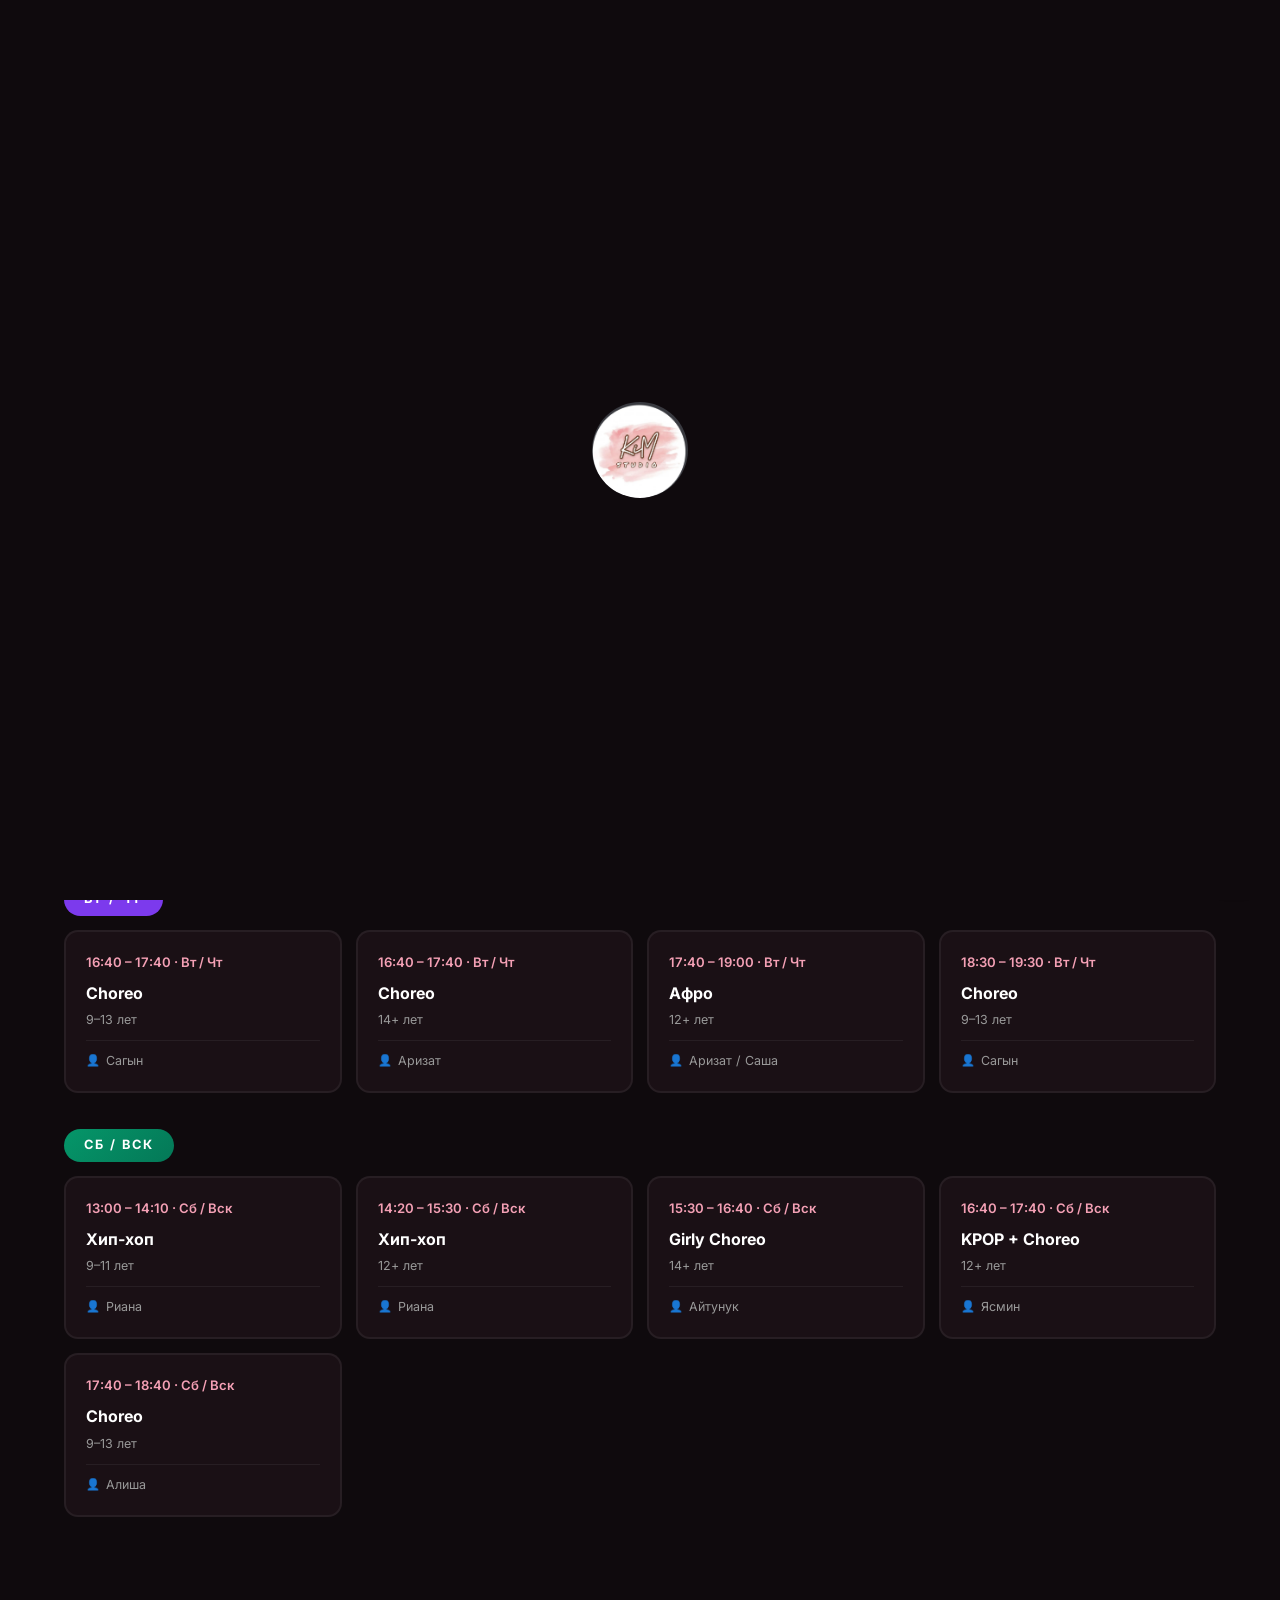
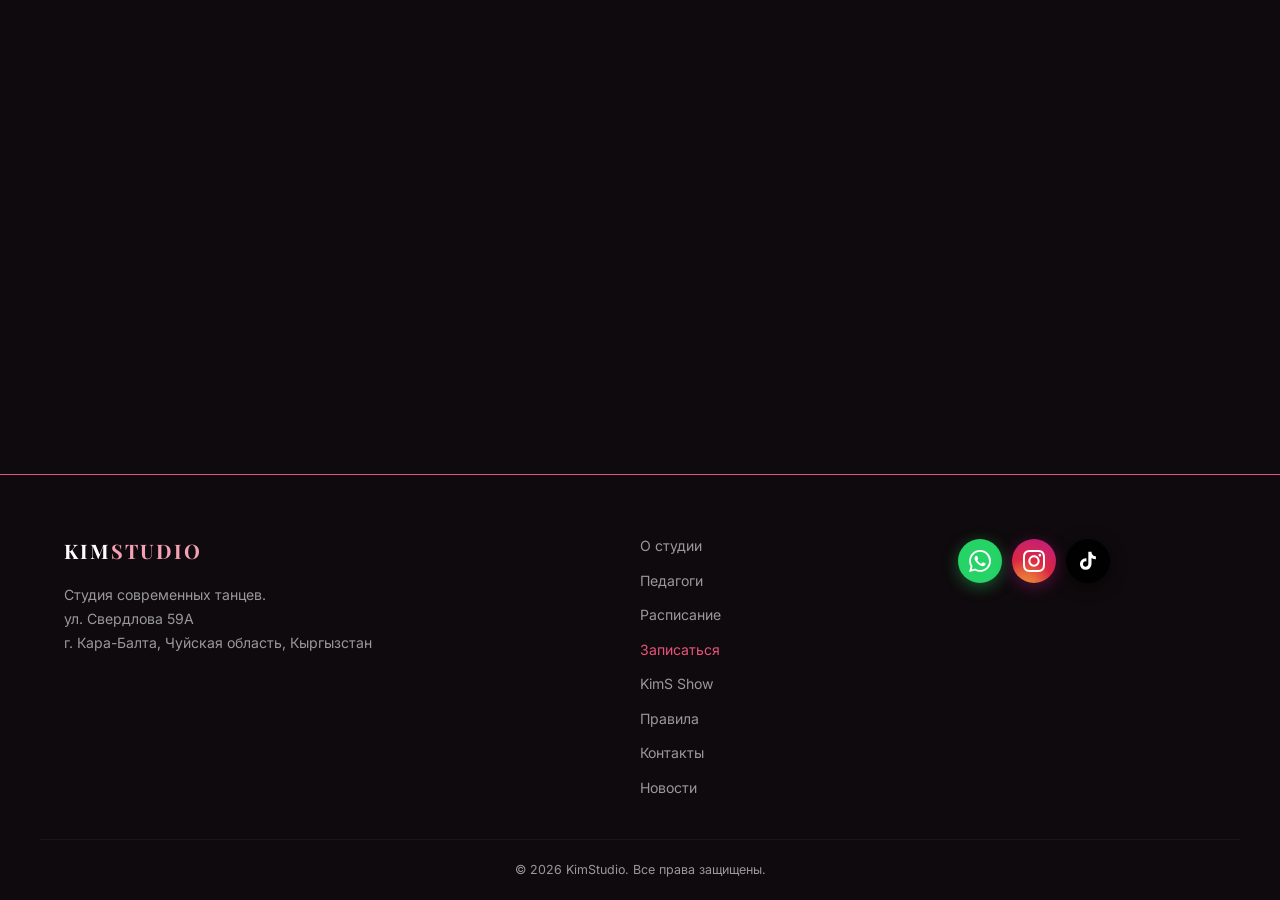
==== commit 19db63e6: "Remove loader bar and text, keep only pulsing logo Co-Authored-By: Claude Sonnet 4.6 <noreply@anthro" ====
--- a/enroll.html
+++ b/enroll.html
@@ -21,7 +21,8 @@
   <link rel="stylesheet" href="style.css" />
   <link rel="preconnect" href="https://fonts.googleapis.com" />
   <link rel="preconnect" href="https://fonts.gstatic.com" crossorigin />
-  <link href="https://fonts.googleapis.com/css2?family=Playfair+Display:wght@400;700&family=Inter:wght@300;400;500;600&display=swap" rel="stylesheet" />
+  <link rel="preload" href="https://fonts.googleapis.com/css2?family=Playfair+Display:wght@400;700&family=Inter:wght@300;400;500;600&display=swap" as="style" onload="this.onload=null;this.rel='stylesheet'" />
+  <noscript><link rel="stylesheet" href="https://fonts.googleapis.com/css2?family=Playfair+Display:wght@400;700&family=Inter:wght@300;400;500;600&display=swap" /></noscript>
   <style>
     .enroll-hero {
       padding: 130px 0 50px;
@@ -299,6 +300,13 @@
   </style>
 </head>
 <body>
+
+  <!-- LOADER -->
+  <div id="loader">
+    <div class="loader-content">
+      <img src="logo.webp" alt="KimStudio" class="loader-logo" />
+    </div>
+  </div>
 
   <!-- NAVIGATION -->
   <nav class="navbar scrolled" id="navbar">
--- a/style.css
+++ b/style.css
@@ -1,3 +1,73 @@
+/* ===== LOADER ===== */
+@keyframes loader-pulse {
+  0%, 100% { transform: scale(1);    box-shadow: 0 0 0 0 rgba(232,83,122,0); }
+  50%       { transform: scale(1.08); box-shadow: 0 0 0 18px rgba(232,83,122,0); }
+}
+@keyframes loader-glow {
+  0%, 100% { filter: drop-shadow(0 0 8px rgba(232,83,122,0.4)); }
+  50%       { filter: drop-shadow(0 0 22px rgba(232,83,122,0.9)); }
+}
+@keyframes loader-fill {
+  from { width: 0%; }
+  to   { width: 100%; }
+}
+
+#loader {
+  position: fixed;
+  inset: 0;
+  z-index: 9999;
+  background: var(--dark);
+  display: flex;
+  align-items: center;
+  justify-content: center;
+  transition: opacity 0.6s ease, visibility 0.6s ease;
+}
+#loader.hidden {
+  opacity: 0;
+  visibility: hidden;
+  pointer-events: none;
+}
+
+.loader-content {
+  display: flex;
+  flex-direction: column;
+  align-items: center;
+  gap: 20px;
+}
+
+.loader-logo {
+  width: 96px;
+  height: 96px;
+  border-radius: 50%;
+  object-fit: cover;
+  animation: loader-pulse 1.6s ease-in-out infinite, loader-glow 1.6s ease-in-out infinite;
+}
+
+.loader-brand {
+  font-family: 'Playfair Display', serif;
+  font-size: 1.5rem;
+  font-weight: 700;
+  color: var(--white);
+  letter-spacing: 6px;
+  text-transform: uppercase;
+}
+.loader-brand span { color: var(--pink); }
+
+.loader-bar {
+  width: 200px;
+  height: 3px;
+  background: rgba(255,255,255,0.08);
+  border-radius: 99px;
+  overflow: hidden;
+}
+.loader-progress {
+  height: 100%;
+  width: 0%;
+  background: linear-gradient(90deg, var(--pink-dark), var(--pink), var(--pink-light));
+  border-radius: 99px;
+  box-shadow: 0 0 10px rgba(232,83,122,0.7);
+}
+
 /* ===== RESET & BASE ===== */
 *, *::before, *::after { box-sizing: border-box; margin: 0; padding: 0; }
 
@@ -14,7 +84,8 @@
   --text: #e0d0d5;
   --radius: 14px;
   --transition: 0.3s ease;
-  --shadow: 0 8px 32px rgba(0,0,0,0.4);
+  --shadow: 0 8px 32px rgba(0,0,0,0.5);
+  --glow-pink: 0 0 40px rgba(232,83,122,0.25);
 }
 
 html { scroll-behavior: smooth; }
@@ -78,24 +149,35 @@
   padding: 14px 32px;
   border-radius: 50px;
   font-size: 0.95rem;
-  font-weight: 500;
+  font-weight: 600;
   letter-spacing: 0.5px;
   cursor: pointer;
-  transition: var(--transition);
+  transition: all 0.3s ease;
   border: 2px solid transparent;
+  position: relative;
+  overflow: hidden;
 }
 
 .btn-primary {
-  background: var(--pink);
+  background: linear-gradient(135deg, var(--pink), var(--pink-dark));
   color: var(--white);
-  border-color: var(--pink);
-}
+  border-color: transparent;
+  box-shadow: 0 4px 20px rgba(232,83,122,0.35);
+}
+.btn-primary::before {
+  content: '';
+  position: absolute;
+  inset: 0;
+  background: linear-gradient(135deg, var(--pink) 0%, var(--pink) 100%);
+  opacity: 0;
+  transition: opacity 0.3s ease;
+}
+.btn-primary:hover::before { opacity: 1; }
 .btn-primary:hover {
-  background: var(--pink-dark);
-  border-color: var(--pink-dark);
   transform: translateY(-2px);
-  box-shadow: 0 8px 24px rgba(232,83,122,0.4);
-}
+  box-shadow: 0 8px 32px rgba(232,83,122,0.5);
+}
+.btn-primary span, .btn-primary svg { position: relative; z-index: 1; }
 
 .btn-outline {
   background: transparent;
@@ -106,9 +188,11 @@
   border-color: var(--pink-light);
   color: var(--pink-light);
   transform: translateY(-2px);
+  box-shadow: var(--glow-pink);
 }
 
 .btn-full { width: 100%; justify-content: center; }
+.btn:active { transform: scale(0.96); transition: transform 0.1s ease; }
 
 /* ===== NAVBAR ===== */
 .navbar {
@@ -120,10 +204,11 @@
 }
 
 .navbar.scrolled {
-  background: rgba(15,10,13,0.96);
-  backdrop-filter: blur(12px);
+  background: rgba(13,8,20,0.95);
+  backdrop-filter: blur(16px);
+  -webkit-backdrop-filter: blur(16px);
   padding: 10px 0;
-  box-shadow: 0 2px 24px rgba(0,0,0,0.6);
+  box-shadow: 0 2px 0 rgba(232,83,122,0.12), 0 4px 32px rgba(0,0,0,0.6);
 }
 
 .nav-container {
@@ -145,7 +230,7 @@
   transition: var(--transition);
 }
 .nav-logo-img:hover {
-  box-shadow: 0 0 16px rgba(232,83,122,0.5);
+  box-shadow: 0 0 20px rgba(232,83,122,0.6);
   transform: scale(1.05);
 }
 
@@ -165,7 +250,7 @@
 .nav-links a {
   font-size: 0.88rem;
   font-weight: 500;
-  color: rgba(255,255,255,0.7);
+  color: rgba(255,255,255,0.65);
   letter-spacing: 0.5px;
   transition: var(--transition);
   position: relative;
@@ -175,11 +260,15 @@
   position: absolute;
   bottom: -4px; left: 0;
   width: 0; height: 2px;
-  background: var(--pink);
+  background: linear-gradient(135deg, var(--pink), var(--pink-dark));
   transition: var(--transition);
-}
-.nav-links a:hover { color: var(--white); }
-.nav-links a:hover::after { width: 100%; }
+  border-radius: 2px;
+}
+.nav-links a:hover,
+.nav-links a.active { color: var(--white); }
+.nav-links a:hover::after,
+.nav-links a.active::after { width: 100%; }
+.nav-links a.active { color: var(--pink-light); }
 
 .burger {
   display: none;
@@ -195,10 +284,37 @@
   width: 26px; height: 2px;
   background: var(--white);
   border-radius: 2px;
-  transition: var(--transition);
-}
+  transition: transform 0.35s ease, opacity 0.25s ease, background 0.3s ease;
+  transform-origin: center;
+}
+.burger.active span:nth-child(1) { transform: translateY(7px) rotate(45deg); background: var(--pink); }
+.burger.active span:nth-child(2) { opacity: 0; transform: scaleX(0); }
+.burger.active span:nth-child(3) { transform: translateY(-7px) rotate(-45deg); background: var(--pink); }
 
 /* ===== HERO ===== */
+@keyframes mesh-move-1 {
+  0%, 100% { transform: translate(0, 0) scale(1); }
+  33%       { transform: translate(40px, -30px) scale(1.1); }
+  66%       { transform: translate(-20px, 20px) scale(0.95); }
+}
+@keyframes mesh-move-2 {
+  0%, 100% { transform: translate(0, 0) scale(1); }
+  33%       { transform: translate(-50px, 30px) scale(1.05); }
+  66%       { transform: translate(30px, -40px) scale(1.1); }
+}
+@keyframes mesh-move-3 {
+  0%, 100% { transform: translate(0, 0) scale(1); }
+  50%       { transform: translate(25px, 35px) scale(1.08); }
+}
+@keyframes ring-spin {
+  from { transform: rotate(0deg); }
+  to   { transform: rotate(360deg); }
+}
+@keyframes ring-spin-rev {
+  from { transform: rotate(0deg); }
+  to   { transform: rotate(-360deg); }
+}
+
 .hero {
   position: relative;
   min-height: 100vh;
@@ -212,10 +328,62 @@
 .hero-bg {
   position: absolute;
   inset: 0;
-  background:
-    radial-gradient(ellipse 70% 60% at 30% 40%, rgba(232,83,122,0.12) 0%, transparent 60%),
-    radial-gradient(ellipse 50% 70% at 80% 70%, rgba(180,50,100,0.08) 0%, transparent 60%),
-    radial-gradient(ellipse 40% 40% at 60% 20%, rgba(244,160,181,0.06) 0%, transparent 50%);
+  overflow: hidden;
+}
+.hero-bg::before {
+  content: '';
+  position: absolute;
+  top: -20%; left: -10%;
+  width: 70%; height: 80%;
+  background: radial-gradient(ellipse, rgba(232,83,122,0.18) 0%, transparent 65%);
+  animation: mesh-move-1 12s ease-in-out infinite;
+}
+.hero-bg::after {
+  content: '';
+  position: absolute;
+  bottom: -20%; right: -10%;
+  width: 60%; height: 70%;
+  background: radial-gradient(ellipse, rgba(232,83,122,0.12) 0%, transparent 60%);
+  animation: mesh-move-2 15s ease-in-out infinite;
+}
+
+.hero-ring-1,
+.hero-ring-2 {
+  position: absolute;
+  border-radius: 50%;
+  pointer-events: none;
+}
+.hero-ring-1 {
+  width: 500px; height: 500px;
+  top: 50%; left: 50%;
+  margin: -250px 0 0 -250px;
+  border: 1px solid rgba(232,83,122,0.06);
+  animation: ring-spin 30s linear infinite;
+}
+.hero-ring-1::before {
+  content: '';
+  position: absolute;
+  top: -3px; left: 50%;
+  width: 6px; height: 6px;
+  background: var(--pink);
+  border-radius: 50%;
+  box-shadow: 0 0 10px var(--pink);
+}
+.hero-ring-2 {
+  width: 340px; height: 340px;
+  top: 50%; left: 50%;
+  margin: -170px 0 0 -170px;
+  border: 1px solid rgba(232,83,122,0.04);
+  animation: ring-spin-rev 22s linear infinite;
+}
+.hero-ring-2::before {
+  content: '';
+  position: absolute;
+  bottom: -3px; left: 50%;
+  width: 4px; height: 4px;
+  background: var(--pink-light);
+  border-radius: 50%;
+  box-shadow: 0 0 8px var(--pink-light);
 }
 
 .hero-content {
@@ -224,8 +392,18 @@
   text-align: center;
   padding: 0 24px;
   max-width: 860px;
-  animation: fadeInUp 1s ease;
-}
+}
+
+.hero-sub,
+.hero-title,
+.hero-tagline,
+.hero-desc,
+.hero-buttons {
+  animation: fadeInUp 0.6s ease both;
+}
+.hero-tagline { animation-delay: 0.1s; }
+.hero-desc    { animation-delay: 0.2s; }
+.hero-buttons { animation-delay: 0.3s; }
 
 .hero-logo {
   width: 120px;
@@ -233,8 +411,8 @@
   border-radius: 50%;
   object-fit: cover;
   margin: 0 auto 28px;
-  box-shadow: 0 0 40px rgba(232,83,122,0.3);
-  border: 3px solid rgba(232,83,122,0.3);
+  box-shadow: 0 0 0 3px rgba(232,83,122,0.25), 0 0 60px rgba(232,83,122,0.25);
+  border: 2px solid rgba(232,83,122,0.4);
 }
 
 .hero-sub {
@@ -250,7 +428,10 @@
   font-family: 'Playfair Display', serif;
   font-size: clamp(3rem, 10vw, 7.5rem);
   font-weight: 700;
-  color: var(--white);
+  background: linear-gradient(135deg, var(--white) 30%, var(--pink-light) 60%, var(--pink-light) 100%);
+  -webkit-background-clip: text;
+  -webkit-text-fill-color: transparent;
+  background-clip: text;
   letter-spacing: 8px;
   line-height: 1;
   margin-bottom: 12px;
@@ -261,7 +442,7 @@
   font-weight: 600;
   letter-spacing: 4px;
   text-transform: uppercase;
-  color: rgba(255,255,255,0.6);
+  color: rgba(255,255,255,0.55);
   margin-bottom: 16px;
 }
 
@@ -289,7 +470,7 @@
 }
 .scroll-arrow {
   width: 2px; height: 48px;
-  background: linear-gradient(to bottom, var(--pink), transparent);
+  background: linear-gradient(to bottom, var(--pink), var(--pink), transparent);
   margin: 0 auto;
   animation: scrollPulse 2s ease-in-out infinite;
 }
@@ -300,6 +481,14 @@
   padding: 56px 0;
   border-top: 1px solid rgba(232,83,122,0.12);
   border-bottom: 1px solid rgba(232,83,122,0.12);
+  position: relative;
+}
+.stats::before {
+  content: '';
+  position: absolute;
+  inset: 0;
+  background: radial-gradient(ellipse 60% 100% at 50% 50%, rgba(232,83,122,0.04) 0%, transparent 70%);
+  pointer-events: none;
 }
 
 .stats-container {
@@ -310,6 +499,7 @@
   grid-template-columns: repeat(4, 1fr);
   gap: 32px;
   text-align: center;
+  position: relative;
 }
 
 .stat-number {
@@ -317,7 +507,10 @@
   font-family: 'Playfair Display', serif;
   font-size: 3.2rem;
   font-weight: 700;
-  color: var(--pink);
+  background: linear-gradient(135deg, var(--pink) 0%, var(--pink-light) 100%);
+  -webkit-background-clip: text;
+  -webkit-text-fill-color: transparent;
+  background-clip: text;
   line-height: 1;
 }
 .stat-number::after {
@@ -336,6 +529,35 @@
   display: block;
 }
 
+.stat-item {
+  position: relative;
+  display: flex;
+  flex-direction: column;
+  align-items: center;
+  justify-content: center;
+  min-height: 165px;
+}
+
+.stat-ring {
+  position: absolute;
+  top: 50%;
+  left: 50%;
+  transform: translate(-50%, -50%) rotate(-90deg);
+  pointer-events: none;
+}
+
+.stat-ring-track {
+  fill: none;
+  stroke: rgba(232,83,122,0.08);
+}
+
+.stat-ring-fill {
+  fill: none;
+  stroke: var(--pink);
+  stroke-linecap: round;
+  filter: drop-shadow(0 0 5px rgba(232,83,122,0.5));
+}
+
 /* ===== ABOUT ===== */
 .about { background: var(--dark); }
 
@@ -361,12 +583,16 @@
   padding: 14px 16px;
   background: var(--dark-3);
   border-radius: 10px;
-  border: 1px solid rgba(232,83,122,0.15);
+  border: 1px solid rgba(232,83,122,0.12);
   font-size: 0.88rem;
   color: rgba(255,255,255,0.8);
   transition: var(--transition);
 }
-.about-card:hover { border-color: rgba(232,83,122,0.4); }
+.about-card:hover {
+  border-color: rgba(232,83,122,0.4);
+  background: rgba(232,83,122,0.05);
+  transform: translateY(-2px);
+}
 .about-card-icon { font-size: 1.2rem; flex-shrink: 0; }
 
 .about-features {
@@ -388,7 +614,9 @@
   aspect-ratio: 1;
   background: var(--dark-3);
   border-radius: 50%;
-  border: 2px solid rgba(232,83,122,0.2);
+  border: 1px solid transparent;
+  background-clip: padding-box;
+  outline: 1px solid rgba(232,83,122,0.15);
   display: flex;
   flex-direction: column;
   align-items: center;
@@ -396,6 +624,7 @@
   gap: 12px;
   text-align: center;
   padding: 40px;
+  box-shadow: 0 0 60px rgba(232,83,122,0.06), inset 0 0 60px rgba(232,83,122,0.03);
 }
 .logo-big {
   font-family: 'Playfair Display', serif;
@@ -421,19 +650,20 @@
   background: var(--dark-3);
   border-radius: var(--radius);
   overflow: hidden;
-  border: 1px solid rgba(255,255,255,0.05);
-  transition: var(--transition);
+  border: 1px solid rgba(255,255,255,0.06);
+  transition: transform 0.35s ease, box-shadow 0.35s ease, border-color 0.35s ease;
 }
 .teacher-card:hover {
   border-color: rgba(232,83,122,0.25);
-  transform: translateY(-4px);
-  box-shadow: var(--shadow);
+  transform: translateY(-6px);
+  box-shadow: 0 20px 48px rgba(0,0,0,0.5), var(--glow-pink);
 }
 
 .teacher-photo-wrap {
   width: 100%;
   aspect-ratio: 1/1;
   overflow: hidden;
+  position: relative;
 }
 .teacher-photo {
   width: 100%;
@@ -441,9 +671,9 @@
   object-fit: cover;
   object-position: top;
   display: block;
-  transition: transform 0.4s ease;
-}
-.teacher-card:hover .teacher-photo { transform: scale(1.04); }
+  transition: transform 0.5s ease;
+}
+.teacher-card:hover .teacher-photo { transform: scale(1.06); }
 
 .teacher-info {
   padding: 20px 22px 24px;
@@ -482,15 +712,14 @@
 .teacher-instagram:hover { color: var(--pink); }
 
 .teacher-card--founder {
-  border-color: rgba(232,83,122,0.35);
-  box-shadow: 0 0 0 1px rgba(232,83,122,0.2), var(--shadow);
-}
-.teacher-photo-wrap { position: relative; }
+  border-color: rgba(232,83,122,0.3);
+  box-shadow: 0 0 0 1px rgba(232,83,122,0.15), var(--shadow);
+}
 .founder-badge {
   position: absolute;
   top: 12px;
   left: 12px;
-  background: var(--pink);
+  background: linear-gradient(135deg, var(--pink), var(--pink-dark));
   color: #fff;
   font-size: 0.65rem;
   font-weight: 700;
@@ -498,6 +727,7 @@
   text-transform: uppercase;
   padding: 4px 12px;
   border-radius: 50px;
+  z-index: 1;
 }
 
 @media (max-width: 900px) { .teachers-grid { grid-template-columns: repeat(2, 1fr); } }
@@ -516,8 +746,8 @@
   background: var(--dark-3);
   border-radius: var(--radius);
   padding: 32px 24px;
-  border: 1px solid rgba(255,255,255,0.05);
-  transition: var(--transition);
+  border: 1px solid rgba(255,255,255,0.06);
+  transition: transform 0.35s ease, box-shadow 0.35s ease, border-color 0.35s ease;
   position: relative;
   overflow: hidden;
 }
@@ -525,24 +755,55 @@
   content: '';
   position: absolute;
   top: 0; left: 0; right: 0;
-  height: 3px;
-  background: linear-gradient(90deg, transparent, var(--pink), transparent);
+  height: 2px;
+  background: linear-gradient(135deg, var(--pink), var(--pink-dark));
   opacity: 0;
-  transition: var(--transition);
+  transition: opacity 0.35s ease;
+}
+.direction-card::after {
+  content: '';
+  position: absolute;
+  top: 0; left: -100%;
+  width: 60%; height: 100%;
+  background: linear-gradient(90deg, transparent, rgba(255,255,255,0.04), transparent);
+  transition: left 0.6s ease;
+  pointer-events: none;
 }
 .direction-card:hover {
-  border-color: rgba(232,83,122,0.25);
+  border-color: rgba(232,83,122,0.2);
   transform: translateY(-6px);
-  box-shadow: var(--shadow);
+  box-shadow: 0 20px 48px rgba(0,0,0,0.4), var(--glow-pink);
 }
 .direction-card:hover::before { opacity: 1; }
-
-.card-icon { font-size: 2rem; margin-bottom: 14px; }
+.direction-card:hover::after  { left: 150%; }
+
+@keyframes icon-wobble {
+  0%, 100% { transform: rotate(0deg); }
+  20%       { transform: rotate(-14deg); }
+  40%       { transform: rotate(11deg); }
+  60%       { transform: rotate(-7deg); }
+  80%       { transform: rotate(4deg); }
+}
+.direction-card:hover .card-icon { animation: icon-wobble 0.55s ease; }
+
+.card-icon {
+  font-size: 2rem;
+  margin-bottom: 14px;
+  display: inline-block;
+  width: 52px; height: 52px;
+  background: rgba(232,83,122,0.08);
+  border: 1px solid rgba(232,83,122,0.15);
+  border-radius: 12px;
+  display: flex;
+  align-items: center;
+  justify-content: center;
+}
 .direction-card h3 {
   font-family: 'Playfair Display', serif;
   font-size: 1.15rem;
   color: var(--white);
   margin-bottom: 10px;
+  margin-top: 14px;
 }
 .direction-card p { font-size: 0.88rem; color: var(--gray); line-height: 1.6; margin-bottom: 16px; }
 .card-age {
@@ -556,7 +817,7 @@
   border-radius: 50px;
 }
 
-/* ===== VIDEO PLACEHOLDER ===== */
+/* ===== VIDEO ===== */
 .video-placeholder {
   margin-top: 16px;
   border-radius: 10px;
@@ -568,7 +829,7 @@
   position: relative;
   transition: var(--transition);
 }
-.video-placeholder:hover { border-color: rgba(232,83,122,0.35); }
+.video-placeholder:hover { border-color: rgba(232,83,122,0.3); }
 .video-placeholder iframe {
   width: 100%; height: 100%;
   border: none;
@@ -585,8 +846,8 @@
 }
 .vp-play {
   width: 44px; height: 44px;
-  background: rgba(232,83,122,0.15);
-  border: 2px solid rgba(232,83,122,0.35);
+  background: rgba(232,83,122,0.12);
+  border: 2px solid rgba(232,83,122,0.3);
   border-radius: 50%;
   display: flex;
   align-items: center;
@@ -596,8 +857,8 @@
   transition: var(--transition);
 }
 .video-placeholder:hover .vp-play {
-  background: rgba(232,83,122,0.3);
-  border-color: var(--pink);
+  background: rgba(232,83,122,0.25);
+  border-color: var(--pink-light);
 }
 .vp-label {
   font-size: 0.72rem;
@@ -609,10 +870,9 @@
 .card-video-wrap {
   margin-top: 16px;
   width: 100%;
-  height: 200px !important;
-  max-height: 200px !important;
+  height: 200px;
   border-radius: 10px;
-  overflow: hidden !important;
+  overflow: hidden;
   border: 1px solid rgba(255,255,255,0.07);
   background: var(--dark);
   display: block;
@@ -621,9 +881,9 @@
 .card-video-wrap video {
   position: absolute;
   top: 0; left: 0;
-  width: 100% !important;
-  height: 100% !important;
-  object-fit: cover !important;
+  width: 100%;
+  height: 100%;
+  object-fit: cover;
   display: block;
 }
 
@@ -641,7 +901,9 @@
   border-radius: var(--radius);
   overflow: hidden;
   border: 1px solid rgba(255,255,255,0.05);
-}
+  transition: border-color 0.3s ease;
+}
+.schedule-block:hover { border-color: rgba(232,83,122,0.15); }
 
 .schedule-block-header {
   padding: 20px 24px;
@@ -656,11 +918,11 @@
   font-size: 0.8rem;
   font-weight: 700;
   letter-spacing: 2px;
-  background: var(--pink);
+  background: linear-gradient(135deg, var(--pink), var(--pink-dark));
   color: var(--white);
 }
 .days-badge--purple { background: #7c3aed; }
-.days-badge--green  { background: #059669; }
+.days-badge--green  { background: linear-gradient(135deg, #059669, #047857); }
 
 .schedule-rows { padding: 8px 0; }
 
@@ -711,12 +973,13 @@
   text-align: center;
   margin-top: 40px;
   padding: 20px 32px;
-  background: rgba(232,83,122,0.08);
-  border: 1px solid rgba(232,83,122,0.2);
+  background: rgba(232,83,122,0.05);
+  border: 1px solid rgba(232,83,122,0.15);
   border-radius: var(--radius);
   color: rgba(255,255,255,0.75);
   font-size: 0.95rem;
 }
+.schedule-note strong { color: var(--pink-light); }
 
 /* ===== TODAY WIDGET ===== */
 .today-widget {
@@ -725,6 +988,7 @@
   border-radius: var(--radius);
   overflow: hidden;
   margin-bottom: 32px;
+  box-shadow: var(--glow-pink);
 }
 
 .today-header {
@@ -774,7 +1038,7 @@
 .now-badge {
   display: inline-block;
   padding: 2px 8px;
-  background: var(--pink);
+  background: linear-gradient(135deg, var(--pink), var(--pink-dark));
   color: #fff;
   border-radius: 50px;
   font-size: 0.65rem;
@@ -789,7 +1053,6 @@
   50% { opacity: 0.6; }
 }
 
-/* Highlight active schedule-block */
 .schedule-block--today {
   border-color: rgba(232,83,122,0.35);
   box-shadow: 0 0 0 1px rgba(232,83,122,0.2);
@@ -799,7 +1062,7 @@
   display: inline-block;
   margin-left: 10px;
   padding: 3px 10px;
-  background: rgba(232,83,122,0.15);
+  background: rgba(232,83,122,0.12);
   border: 1px solid rgba(232,83,122,0.3);
   border-radius: 50px;
   font-size: 0.65rem;
@@ -811,10 +1074,18 @@
 }
 
 @media (max-width: 600px) {
-  .today-row { grid-template-columns: 110px 1fr; }
-  .today-row .sched-teacher { display: none; }
-}
-.schedule-note strong { color: var(--pink-light); }
+  .today-row {
+    grid-template-columns: 110px 1fr;
+    grid-template-rows: auto auto;
+  }
+  .today-row .sched-time { grid-row: span 2; }
+  .today-row .sched-teacher {
+    grid-column: 2;
+    font-size: 0.75rem;
+    color: var(--gray);
+    margin-top: -6px;
+  }
+}
 
 /* ===== KIMS SHOW ===== */
 .show { background: var(--dark-2); }
@@ -843,12 +1114,21 @@
 }
 
 .show-card {
-  background: linear-gradient(135deg, var(--dark-3), #2a0a1a);
+  background: linear-gradient(135deg, var(--dark-3), #1a0530);
   border-radius: 20px;
   padding: 48px 32px;
   text-align: center;
-  border: 1px solid rgba(232,83,122,0.2);
-  box-shadow: 0 16px 48px rgba(232,83,122,0.1);
+  border: 1px solid rgba(232,83,122,0.15);
+  box-shadow: 0 16px 48px rgba(232,83,122,0.1), var(--glow-pink);
+  position: relative;
+  overflow: hidden;
+}
+.show-card::before {
+  content: '';
+  position: absolute;
+  top: 0; left: 0; right: 0;
+  height: 2px;
+  background: linear-gradient(135deg, var(--pink), var(--pink-dark));
 }
 .show-icon { font-size: 3.5rem; margin-bottom: 20px; }
 .show-card h3 {
@@ -857,6 +1137,10 @@
   color: var(--white);
   margin-bottom: 12px;
   letter-spacing: 2px;
+  background: linear-gradient(135deg, var(--white), var(--pink-light));
+  -webkit-background-clip: text;
+  -webkit-text-fill-color: transparent;
+  background-clip: text;
 }
 .show-card p { color: var(--gray); font-size: 0.9rem; }
 
@@ -875,15 +1159,33 @@
   padding: 24px 20px;
   border: 1px solid rgba(255,255,255,0.05);
   transition: var(--transition);
-}
-.rule-item:hover { border-color: rgba(232,83,122,0.2); }
+  position: relative;
+  overflow: hidden;
+}
+.rule-item::before {
+  content: '';
+  position: absolute;
+  bottom: 0; left: 0; right: 0;
+  height: 2px;
+  background: linear-gradient(135deg, var(--pink), var(--pink-dark));
+  transform: scaleX(0);
+  transition: transform 0.3s ease;
+}
+.rule-item:hover {
+  border-color: rgba(232,83,122,0.15);
+  transform: translateY(-3px);
+}
+.rule-item:hover::before { transform: scaleX(1); }
 
 .rule-num {
   display: block;
   font-family: 'Playfair Display', serif;
   font-size: 1.8rem;
   font-weight: 700;
-  color: rgba(232,83,122,0.25);
+  background: linear-gradient(135deg, rgba(232,83,122,0.3), rgba(232,83,122,0.25));
+  -webkit-background-clip: text;
+  -webkit-text-fill-color: transparent;
+  background-clip: text;
   margin-bottom: 10px;
   line-height: 1;
 }
@@ -921,7 +1223,7 @@
 }
 .contact-item a:hover { color: var(--pink-light); }
 
-.social-links { display: flex; gap: 12px; margin-top: 8px; }
+.social-links { display: flex; gap: 12px; margin-top: 8px; flex-wrap: wrap; }
 .social-btn {
   padding: 10px 20px;
   border-radius: 50px;
@@ -931,14 +1233,19 @@
   border: 1px solid rgba(255,255,255,0.12);
   color: rgba(255,255,255,0.65);
 }
-.social-btn:hover { border-color: var(--pink); color: var(--pink-light); }
+.social-btn:hover {
+  border-color: var(--pink-light);
+  color: var(--pink-light);
+  box-shadow: var(--glow-pink);
+}
 
 /* FORM */
 .contact-form {
   background: var(--dark-3);
   border-radius: var(--radius);
   padding: 40px;
-  border: 1px solid rgba(255,255,255,0.05);
+  border: 1px solid rgba(232,83,122,0.08);
+  box-shadow: var(--glow-pink);
 }
 .contact-form h3 {
   font-family: 'Playfair Display', serif;
@@ -954,7 +1261,7 @@
   width: 100%;
   padding: 13px 16px;
   background: var(--dark-2);
-  border: 1px solid rgba(255,255,255,0.08);
+  border: 1px solid rgba(255,255,255,0.07);
   border-radius: 8px;
   color: var(--white);
   font-family: 'Inter', sans-serif;
@@ -972,7 +1279,8 @@
 .form-group select:focus,
 .form-group textarea:focus {
   border-color: var(--pink);
-  background: rgba(232,83,122,0.04);
+  background: rgba(232,83,122,0.05);
+  box-shadow: 0 0 0 3px rgba(232,83,122,0.08);
 }
 .form-group textarea { resize: vertical; }
 
@@ -986,7 +1294,11 @@
 /* ===== FOOTER ===== */
 .footer {
   background: var(--dark);
-  border-top: 1px solid rgba(255,255,255,0.05);
+  border-top: 1px solid transparent;
+  background-image: linear-gradient(var(--dark), var(--dark)),
+                    linear-gradient(90deg, var(--pink), var(--pink), var(--pink));
+  background-origin: border-box;
+  background-clip: padding-box, border-box;
   padding: 60px 0 0;
 }
 
@@ -1027,9 +1339,9 @@
   align-items: center;
   justify-content: center;
   color: #fff;
-  transition: transform 0.25s ease;
-}
-.footer-fab:hover { transform: scale(1.1); }
+  transition: transform 0.25s ease, box-shadow 0.25s ease;
+}
+.footer-fab:hover { transform: scale(1.12); }
 
 .footer-bottom {
   border-top: 1px solid rgba(255,255,255,0.05);
@@ -1040,7 +1352,7 @@
 }
 .footer-bottom p { font-size: 0.78rem; color: var(--gray); }
 
-/* ===== WHATSAPP FLOAT ===== */
+/* ===== FLOATING SOCIAL ===== */
 .social-float-group {
   position: fixed;
   bottom: 20px;
@@ -1062,7 +1374,7 @@
   color: #fff;
   transition: transform 0.25s ease, box-shadow 0.25s ease;
 }
-.social-fab:hover { transform: scale(1.1); }
+.social-fab:hover { transform: scale(1.12); }
 
 .fab-whatsapp  { background: #25d366; box-shadow: 0 4px 16px rgba(37,211,102,0.4); }
 .fab-instagram { background: radial-gradient(circle at 30% 110%, #f09433, #e6683c 25%, #dc2743 50%, #cc2366 75%, #bc1888); box-shadow: 0 4px 16px rgba(188,24,136,0.4); }
@@ -1073,7 +1385,7 @@
   margin-top: 24px;
   border-radius: var(--radius);
   overflow: hidden;
-  border: 1px solid rgba(255,255,255,0.07);
+  border: 1px solid rgba(232,83,122,0.08);
 }
 .map-embed iframe { display: block; }
 
@@ -1082,86 +1394,34 @@
   from { opacity: 0; transform: translateY(30px); }
   to   { opacity: 1; transform: translateY(0); }
 }
-
+@keyframes fadeInLeft {
+  from { opacity: 0; transform: translateX(-30px); }
+  to   { opacity: 1; transform: translateX(0); }
+}
+@keyframes fadeInRight {
+  from { opacity: 0; transform: translateX(30px); }
+  to   { opacity: 1; transform: translateX(0); }
+}
+@keyframes scaleIn {
+  from { opacity: 0; transform: scale(0.9); }
+  to   { opacity: 1; transform: scale(1); }
+}
 @keyframes scrollPulse {
-  0%, 100% { opacity: 0.5; }
+  0%, 100% { opacity: 0.4; }
   50%       { opacity: 1; }
 }
 
 .reveal {
   opacity: 0;
   transform: translateY(28px);
-  transition: opacity 0.6s ease, transform 0.6s ease;
-}
+  transition: opacity 0.65s ease, transform 0.65s ease;
+}
+.reveal.from-left  { transform: translateX(-28px); }
+.reveal.from-right { transform: translateX(28px); }
+.reveal.scale-in   { transform: scale(0.94); }
 .reveal.visible {
   opacity: 1;
-  transform: translateY(0);
-}
-
-/* ===== RESPONSIVE ===== */
-@media (max-width: 1100px) {
-  .about-content { grid-template-columns: 1fr 320px; gap: 48px; }
-  .schedule-blocks { grid-template-columns: 1fr; max-width: 600px; margin: 0 auto; }
-  .rules-grid { grid-template-columns: repeat(2, 1fr); }
-  .show-content { grid-template-columns: 1fr; gap: 40px; }
-  .show-card { max-width: 360px; }
-}
-
-@media (max-width: 900px) {
-  .about-content { grid-template-columns: 1fr; }
-  .about-image { order: -1; display: flex; justify-content: center; }
-  .image-placeholder { max-width: 260px; }
-  .directions-grid { grid-template-columns: repeat(2, 1fr); }
-  .contact-content { grid-template-columns: 1fr; gap: 48px; }
-  .footer-container { grid-template-columns: 1fr 1fr; }
-  .footer-brand { grid-column: span 2; }
-}
-
-@media (max-width: 768px) {
-  .section { padding: 70px 0; }
-
-  .nav-links {
-    position: fixed;
-    top: 0; right: -100%;
-    height: 100vh; width: 280px;
-    background: var(--dark-2);
-    flex-direction: column;
-    justify-content: center;
-    align-items: center;
-    gap: 28px;
-    transition: right 0.3s ease;
-    box-shadow: -4px 0 30px rgba(0,0,0,0.6);
-  }
-  .nav-links.open { right: 0; }
-  .nav-links a { font-size: 1.05rem; }
-  .burger { display: flex; }
-
-  .hero-logo { width: 90px; height: 90px; }
-  .hero-buttons { flex-direction: column; align-items: center; }
-
-  .stats-container { grid-template-columns: repeat(2, 1fr); }
-
-  .directions-grid { grid-template-columns: 1fr; max-width: 420px; margin: 0 auto; }
-
-  .rules-grid { grid-template-columns: repeat(2, 1fr); }
-
-  .contact-form { padding: 28px 20px; }
-
-  .footer-container { grid-template-columns: 1fr; gap: 32px; }
-  .footer-brand { grid-column: span 1; }
-
-  .schedule-row { grid-template-columns: 120px 1fr; }
-  .sched-teacher { display: none; }
-}
-
-@media (max-width: 480px) {
-  .stats-container { grid-template-columns: repeat(2, 1fr); gap: 20px; }
-  .stat-number { font-size: 2.4rem; }
-  .rules-grid { grid-template-columns: 1fr; }
-  .about-cards { grid-template-columns: 1fr; }
-}
-@media (max-width: 600px) {
-  .payment-info-grid { grid-template-columns: 1fr !important; }
+  transform: none;
 }
 
 /* ===== FAQ ===== */
@@ -1180,13 +1440,9 @@
   overflow: hidden;
   transition: border-color 0.3s ease;
 }
-
-.faq-item:hover {
-  border-color: rgba(232,83,122,0.25);
-}
-
-.faq-item.open {
-  border-color: rgba(232,83,122,0.4);
+.faq-item:hover { border-color: rgba(232,83,122,0.2); }
+.faq-item.open  {
+  border-color: rgba(232,83,122,0.35);
   box-shadow: 0 4px 24px rgba(232,83,122,0.1);
 }
 
@@ -1207,24 +1463,19 @@
   color: var(--white);
   transition: color 0.3s ease;
 }
-
-.faq-item.open .faq-question {
-  color: var(--pink-light);
-}
+.faq-item.open .faq-question { color: var(--pink-light); }
 
 .faq-icon {
   flex-shrink: 0;
-  width: 28px;
-  height: 28px;
+  width: 28px; height: 28px;
   border-radius: 50%;
-  border: 1.5px solid rgba(232,83,122,0.4);
+  border: 1.5px solid rgba(232,83,122,0.35);
   display: flex;
   align-items: center;
   justify-content: center;
   transition: 0.3s ease;
   position: relative;
 }
-
 .faq-icon::before,
 .faq-icon::after {
   content: '';
@@ -1233,46 +1484,146 @@
   border-radius: 2px;
   transition: 0.3s ease;
 }
-
-.faq-icon::before {
-  width: 12px;
-  height: 1.5px;
-}
-
-.faq-icon::after {
-  width: 1.5px;
-  height: 12px;
-}
+.faq-icon::before { width: 12px; height: 1.5px; }
+.faq-icon::after  { width: 1.5px; height: 12px; }
 
 .faq-item.open .faq-icon {
-  background: var(--pink);
-  border-color: var(--pink);
+  background: linear-gradient(135deg, var(--pink), var(--pink-dark));
+  border-color: transparent;
   transform: rotate(45deg);
 }
-
 .faq-item.open .faq-icon::before,
-.faq-item.open .faq-icon::after {
-  background: #fff;
-}
+.faq-item.open .faq-icon::after { background: #fff; }
 
 .faq-answer {
   max-height: 0;
   overflow: hidden;
   transition: max-height 0.4s ease, padding 0.3s ease;
 }
-
 .faq-answer p {
   padding: 0 28px 22px;
   font-size: 0.95rem;
   color: rgba(255,255,255,0.7);
   line-height: 1.7;
 }
-
-.faq-answer p strong {
+.faq-answer p strong { color: var(--pink-light); font-weight: 600; }
+.faq-item.open .faq-answer { max-height: 300px; }
+
+/* ===== PAYMENT PAGE ===== */
+.payment-hero {
+  padding: 140px 0 60px;
+  text-align: center;
+  background: var(--dark);
+}
+.payment-wrap {
+  max-width: 560px;
+  margin: 0 auto;
+  padding: 0 24px 100px;
+}
+.payment-info-grid {
+  display: grid;
+  grid-template-columns: repeat(3, 1fr);
+  gap: 16px;
+  margin-bottom: 40px;
+}
+.payment-info-card {
+  background: var(--dark-3);
+  border: 1px solid rgba(232,83,122,0.12);
+  border-radius: 14px;
+  padding: 24px;
+  text-align: center;
+  transition: var(--transition);
+}
+.payment-info-card:hover {
+  border-color: rgba(232,83,122,0.3);
+  transform: translateY(-3px);
+  box-shadow: var(--glow-pink);
+}
+.payment-info-card-icon { font-size: 1.8rem; margin-bottom: 8px; }
+.payment-info-card-label {
+  font-size: 0.75rem;
   color: var(--pink-light);
-  font-weight: 600;
-}
-
-.faq-item.open .faq-answer {
-  max-height: 300px;
-}
+  letter-spacing: 2px;
+  text-transform: uppercase;
+  margin-bottom: 6px;
+}
+.payment-info-card-value { font-size: 1.1rem; font-weight: 600; color: var(--white); }
+
+/* ===== RESPONSIVE ===== */
+@media (max-width: 1100px) {
+  .about-content { grid-template-columns: 1fr 320px; gap: 48px; }
+  .schedule-blocks { grid-template-columns: 1fr; max-width: 600px; margin: 0 auto; }
+  .rules-grid { grid-template-columns: repeat(2, 1fr); }
+  .show-content { grid-template-columns: 1fr; gap: 40px; }
+  .show-card { max-width: 360px; }
+}
+
+@media (max-width: 900px) {
+  .about-content { grid-template-columns: 1fr; }
+  .about-image { order: -1; display: flex; justify-content: center; }
+  .image-placeholder { max-width: 260px; }
+  .directions-grid { grid-template-columns: repeat(2, 1fr); }
+  .contact-content { grid-template-columns: 1fr; gap: 48px; }
+  .footer-container { grid-template-columns: 1fr 1fr; }
+  .footer-brand { grid-column: span 2; }
+  .hero-ring-1 { width: 360px; height: 360px; margin: -180px 0 0 -180px; }
+  .hero-ring-2 { width: 240px; height: 240px; margin: -120px 0 0 -120px; }
+}
+
+@media (max-width: 768px) {
+  .section { padding: 70px 0; }
+
+  .nav-links {
+    position: fixed;
+    top: 0; right: -100%;
+    height: 100vh; width: 280px;
+    background: rgba(19,13,31,0.97);
+    backdrop-filter: blur(20px);
+    -webkit-backdrop-filter: blur(20px);
+    flex-direction: column;
+    justify-content: center;
+    align-items: center;
+    gap: 28px;
+    transition: right 0.35s cubic-bezier(0.4, 0, 0.2, 1);
+    box-shadow: -4px 0 40px rgba(0,0,0,0.7), -1px 0 0 rgba(232,83,122,0.12);
+  }
+  .nav-links.open { right: 0; }
+  .nav-links a { font-size: 1.05rem; }
+  .burger { display: flex; }
+
+  .hero-logo { width: 90px; height: 90px; }
+  .hero-buttons { flex-direction: column; align-items: center; }
+  .hero-ring-1 { width: 280px; height: 280px; margin: -260px 0 0 -140px; }
+  .hero-ring-2 { width: 190px; height: 190px; margin: -200px 0 0 -95px; }
+
+  .stats-container { grid-template-columns: repeat(2, 1fr); }
+
+  .directions-grid { grid-template-columns: 1fr; max-width: 420px; margin: 0 auto; }
+
+  .rules-grid { grid-template-columns: repeat(2, 1fr); }
+
+  .contact-form { padding: 28px 20px; }
+
+  .footer-container { grid-template-columns: 1fr; gap: 32px; }
+  .footer-brand { grid-column: span 1; }
+
+  .schedule-row {
+    grid-template-columns: 120px 1fr;
+    grid-template-rows: auto auto;
+  }
+  .schedule-row .sched-time { grid-row: span 2; }
+  .sched-teacher {
+    grid-column: 2;
+    font-size: 0.75rem;
+    color: var(--gray);
+    margin-top: -4px;
+  }
+}
+
+@media (max-width: 480px) {
+  .stats-container { grid-template-columns: repeat(2, 1fr); gap: 20px; }
+  .stat-number { font-size: 2.4rem; }
+  .rules-grid { grid-template-columns: 1fr; }
+  .about-cards { grid-template-columns: 1fr; }
+  .payment-info-grid { grid-template-columns: 1fr; }
+}
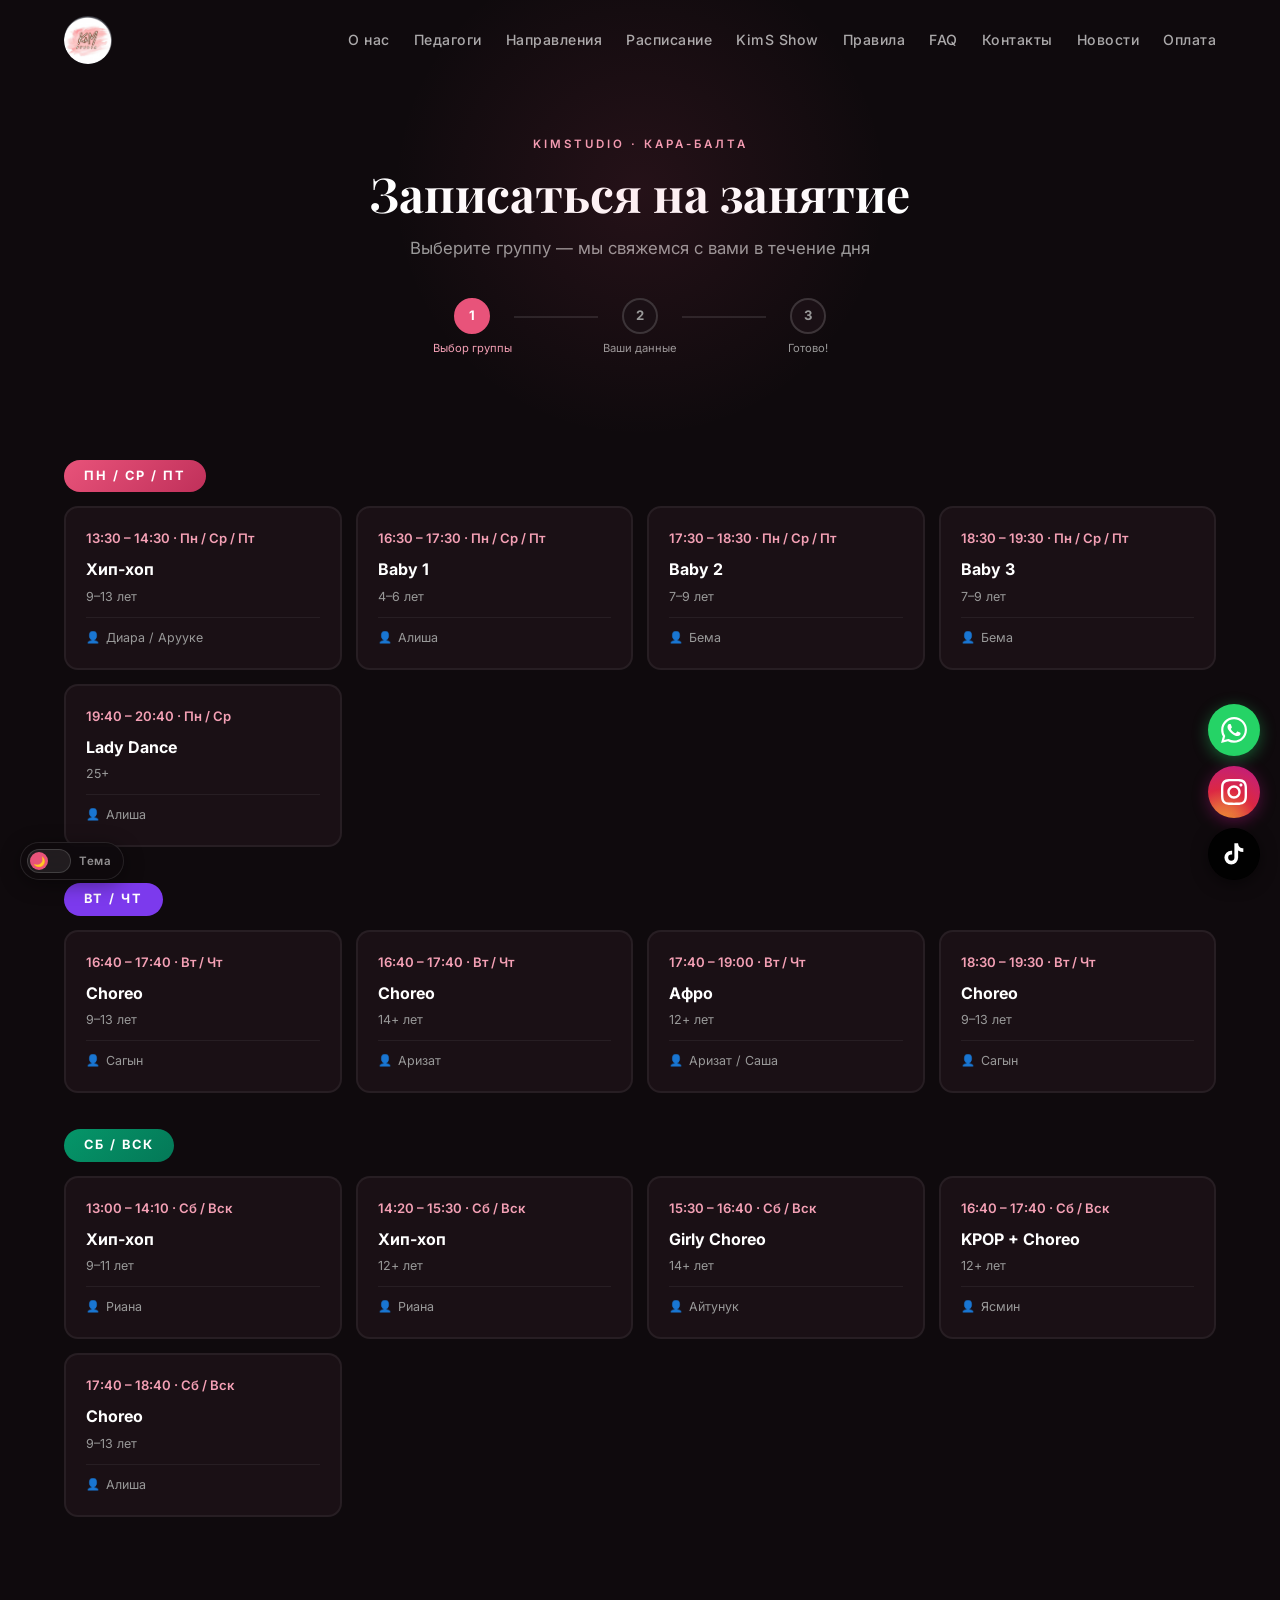
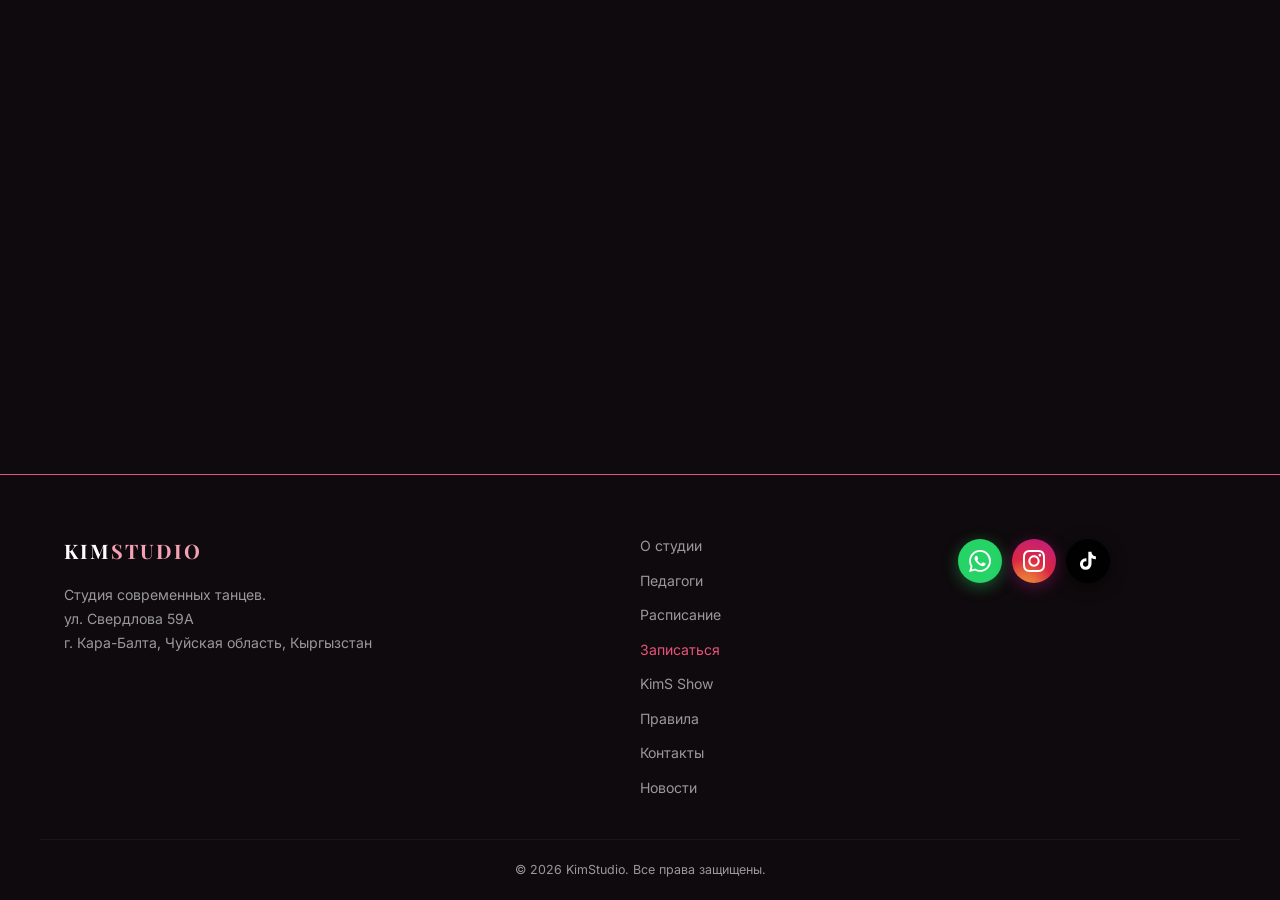
==== commit 9fbc14ec: "Add light/dark theme toggle switch Fixed bottom-left floating pill switch with moon/sun icons, persi" ====
--- a/enroll.html
+++ b/enroll.html
@@ -300,7 +300,7 @@
   </style>
 </head>
 <body>
-
+<script>if(localStorage.getItem('kimstudio-theme')==='light')document.body.classList.add('light');</script>
   <!-- LOADER -->
   <div id="loader">
     <div class="loader-content">
@@ -331,6 +331,14 @@
       </button>
     </div>
   </nav>
+
+  <label class="theme-switch" title="Переключить тему">
+    <input type="checkbox" id="themeToggle" />
+    <span class="theme-switch-track">
+      <span class="theme-switch-thumb"></span>
+    </span>
+    <span class="theme-switch-label">Тема</span>
+  </label>
 
   <!-- HERO -->
   <section class="enroll-hero">
--- a/style.css
+++ b/style.css
@@ -1,3 +1,15 @@
+/* ===== SCROLL PROGRESS ===== */
+#scroll-bar {
+  position: fixed;
+  top: 0; left: 0;
+  width: 0%;
+  height: 3px;
+  background: linear-gradient(90deg, var(--pink-dark), var(--pink), var(--pink-light));
+  z-index: 9998;
+  box-shadow: 0 0 8px rgba(232,83,122,0.6);
+  transition: width 0.1s linear;
+}
+
 /* ===== LOADER ===== */
 @keyframes loader-pulse {
   0%, 100% { transform: scale(1);    box-shadow: 0 0 0 0 rgba(232,83,122,0); }
@@ -218,6 +230,7 @@
   display: flex;
   align-items: center;
   justify-content: space-between;
+  gap: 16px;
 }
 
 .nav-brand { display: flex; align-items: center; }
@@ -245,7 +258,9 @@
 
 .nav-links {
   display: flex;
-  gap: 32px;
+  gap: 24px;
+  flex-wrap: nowrap;
+  overflow: visible;
 }
 .nav-links a {
   font-size: 0.88rem;
@@ -640,6 +655,42 @@
 /* ===== TEACHERS ===== */
 .teachers { background: var(--dark-2); }
 
+.teacher-filter-wrap {
+  background: var(--dark);
+  padding: 0 0 32px;
+}
+.teacher-filter {
+  display: flex;
+  flex-wrap: wrap;
+  gap: 10px;
+  justify-content: center;
+}
+.filter-btn {
+  background: var(--dark-2);
+  border: 1px solid rgba(255,255,255,0.08);
+  color: var(--gray);
+  font-family: 'Inter', sans-serif;
+  font-size: 0.78rem;
+  font-weight: 600;
+  letter-spacing: 1.5px;
+  text-transform: uppercase;
+  padding: 8px 20px;
+  border-radius: 50px;
+  cursor: pointer;
+  transition: background 0.25s ease, border-color 0.25s ease, color 0.25s ease, transform 0.2s ease;
+}
+.filter-btn:hover {
+  border-color: rgba(232,83,122,0.35);
+  color: var(--text);
+  transform: translateY(-1px);
+}
+.filter-btn.active {
+  background: linear-gradient(135deg, var(--pink), var(--pink-dark));
+  border-color: transparent;
+  color: var(--white);
+  box-shadow: 0 4px 16px rgba(232,83,122,0.35);
+}
+
 .teachers-grid {
   display: grid;
   grid-template-columns: repeat(3, 1fr);
@@ -651,7 +702,12 @@
   border-radius: var(--radius);
   overflow: hidden;
   border: 1px solid rgba(255,255,255,0.06);
-  transition: transform 0.35s ease, box-shadow 0.35s ease, border-color 0.35s ease;
+  transition: transform 0.35s ease, box-shadow 0.35s ease, border-color 0.35s ease, opacity 0.35s ease;
+}
+.teacher-card.teacher-hidden {
+  opacity: 0;
+  transform: scale(0.94);
+  pointer-events: none;
 }
 .teacher-card:hover {
   border-color: rgba(232,83,122,0.25);
@@ -743,6 +799,9 @@
 }
 
 .direction-card {
+  --card-accent: var(--pink);
+  --card-accent-dark: var(--pink-dark);
+  --card-accent-rgb: 232,83,122;
   background: var(--dark-3);
   border-radius: var(--radius);
   padding: 32px 24px;
@@ -751,12 +810,19 @@
   position: relative;
   overflow: hidden;
 }
+.direction-card[data-accent="hiphop"] { --card-accent: #ff8c42; --card-accent-dark: #d4621a; --card-accent-rgb: 255,140,66; }
+.direction-card[data-accent="kpop"]   { --card-accent: #4facfe; --card-accent-dark: #2185d0; --card-accent-rgb: 79,172,254; }
+.direction-card[data-accent="afro"]   { --card-accent: #f9c74f; --card-accent-dark: #d4a017; --card-accent-rgb: 249,199,79; }
+.direction-card[data-accent="girly"]  { --card-accent: #c77dff; --card-accent-dark: #9b4dca; --card-accent-rgb: 199,125,255; }
+.direction-card[data-accent="lady"]   { --card-accent: #06d6a0; --card-accent-dark: #04a07a; --card-accent-rgb: 6,214,160; }
+.direction-card[data-accent="baby"]   { --card-accent: #ff6b9d; --card-accent-dark: #e04878; --card-accent-rgb: 255,107,157; }
+
 .direction-card::before {
   content: '';
   position: absolute;
   top: 0; left: 0; right: 0;
   height: 2px;
-  background: linear-gradient(135deg, var(--pink), var(--pink-dark));
+  background: linear-gradient(135deg, var(--card-accent), var(--card-accent-dark));
   opacity: 0;
   transition: opacity 0.35s ease;
 }
@@ -770,9 +836,9 @@
   pointer-events: none;
 }
 .direction-card:hover {
-  border-color: rgba(232,83,122,0.2);
+  border-color: rgba(var(--card-accent-rgb), 0.25);
   transform: translateY(-6px);
-  box-shadow: 0 20px 48px rgba(0,0,0,0.4), var(--glow-pink);
+  box-shadow: 0 20px 48px rgba(0,0,0,0.4), 0 0 40px rgba(var(--card-accent-rgb), 0.2);
 }
 .direction-card:hover::before { opacity: 1; }
 .direction-card:hover::after  { left: 150%; }
@@ -791,12 +857,17 @@
   margin-bottom: 14px;
   display: inline-block;
   width: 52px; height: 52px;
-  background: rgba(232,83,122,0.08);
-  border: 1px solid rgba(232,83,122,0.15);
+  background: rgba(var(--card-accent-rgb), 0.08);
+  border: 1px solid rgba(var(--card-accent-rgb), 0.2);
   border-radius: 12px;
   display: flex;
   align-items: center;
   justify-content: center;
+  transition: background 0.35s ease, border-color 0.35s ease;
+}
+.direction-card:hover .card-icon {
+  background: rgba(var(--card-accent-rgb), 0.15);
+  border-color: rgba(var(--card-accent-rgb), 0.4);
 }
 .direction-card h3 {
   font-family: 'Playfair Display', serif;
@@ -811,10 +882,11 @@
   font-size: 0.72rem;
   font-weight: 600;
   letter-spacing: 1px;
-  color: var(--pink-light);
-  border: 1px solid rgba(232,83,122,0.3);
+  color: var(--card-accent);
+  border: 1px solid rgba(var(--card-accent-rgb), 0.35);
   padding: 4px 12px;
   border-radius: 50px;
+  transition: color 0.35s ease, border-color 0.35s ease;
 }
 
 /* ===== VIDEO ===== */
@@ -1556,6 +1628,8 @@
   .rules-grid { grid-template-columns: repeat(2, 1fr); }
   .show-content { grid-template-columns: 1fr; gap: 40px; }
   .show-card { max-width: 360px; }
+  .nav-links { gap: 16px; }
+  .nav-links a { font-size: 0.8rem; }
 }
 
 @media (max-width: 900px) {
@@ -1627,3 +1701,121 @@
   .about-cards { grid-template-columns: 1fr; }
   .payment-info-grid { grid-template-columns: 1fr; }
 }
+
+/* ===== THEME SWITCH ===== */
+.theme-switch {
+  position: fixed;
+  bottom: 20px;
+  left: 20px;
+  z-index: 200;
+  cursor: pointer;
+  display: inline-flex;
+  align-items: center;
+  gap: 8px;
+  background: rgba(15,10,13,0.85);
+  border: 1px solid rgba(255,255,255,0.1);
+  border-radius: 99px;
+  padding: 6px 12px 6px 6px;
+  backdrop-filter: blur(12px);
+  -webkit-backdrop-filter: blur(12px);
+  box-shadow: 0 4px 20px rgba(0,0,0,0.4);
+  transition: box-shadow 0.25s ease, border-color 0.25s ease;
+  user-select: none;
+}
+.theme-switch:hover {
+  border-color: rgba(232,83,122,0.4);
+  box-shadow: 0 4px 24px rgba(232,83,122,0.2);
+}
+.theme-switch input { display: none; }
+.theme-switch-label {
+  font-size: 0.72rem;
+  font-weight: 600;
+  color: rgba(255,255,255,0.55);
+  letter-spacing: 0.5px;
+  white-space: nowrap;
+}
+
+.theme-switch-track {
+  width: 44px;
+  height: 24px;
+  border-radius: 99px;
+  background: rgba(255,255,255,0.08);
+  border: 1.5px solid rgba(255,255,255,0.15);
+  position: relative;
+  flex-shrink: 0;
+  transition: background 0.35s ease, border-color 0.35s ease;
+}
+.theme-switch-thumb {
+  width: 18px;
+  height: 18px;
+  border-radius: 50%;
+  background: var(--pink);
+  position: absolute;
+  top: 50%;
+  left: 2px;
+  transform: translateY(-50%);
+  transition: left 0.35s cubic-bezier(0.34, 1.56, 0.64, 1);
+  display: flex;
+  align-items: center;
+  justify-content: center;
+  font-size: 10px;
+  line-height: 1;
+}
+.theme-switch-thumb::after { content: '🌙'; }
+
+.theme-switch input:checked + .theme-switch-track {
+  background: rgba(255,210,70,0.15);
+  border-color: rgba(255,210,70,0.45);
+}
+.theme-switch input:checked + .theme-switch-track .theme-switch-thumb {
+  left: calc(100% - 20px);
+}
+.theme-switch input:checked + .theme-switch-track .theme-switch-thumb::after {
+  content: '☀️';
+}
+
+/* ===== LIGHT THEME ===== */
+body.light {
+  --dark:   #fdf6f8;
+  --dark-2: #f5eaef;
+  --dark-3: #ede0e5;
+  --white:  #1a0a10;
+  --text:   #3d2030;
+  --gray:   #8a6070;
+  --shadow: 0 8px 32px rgba(0,0,0,0.10);
+  --glow-pink: 0 0 40px rgba(232,83,122,0.12);
+}
+body.light .navbar.scrolled {
+  background: rgba(253,246,248,0.95);
+  box-shadow: 0 2px 0 rgba(232,83,122,0.15), 0 4px 32px rgba(0,0,0,0.08);
+}
+body.light .nav-links {
+  background: rgba(253,246,248,0.97);
+  box-shadow: -4px 0 40px rgba(0,0,0,0.12), -1px 0 0 rgba(232,83,122,0.12);
+}
+body.light .nav-links a { color: rgba(30,10,20,0.55); }
+body.light .nav-links a:hover,
+body.light .nav-links a.active { color: var(--white); }
+body.light .burger span { background: var(--white); }
+body.light .theme-switch {
+  background: rgba(253,246,248,0.9);
+  border-color: rgba(0,0,0,0.1);
+  box-shadow: 0 4px 20px rgba(0,0,0,0.12);
+}
+body.light .theme-switch-label { color: rgba(30,10,20,0.5); }
+body.light .theme-switch-track {
+  background: rgba(0,0,0,0.06);
+  border-color: rgba(0,0,0,0.12);
+}
+body.light #loader { background: var(--dark); }
+body.light .btn-outline {
+  border-color: rgba(30,10,20,0.25);
+  color: var(--white);
+}
+body.light .show-text p,
+body.light .show-list li,
+body.light .rule-item p,
+body.light .contact-item p,
+body.light .contact-item a,
+body.light .faq-answer p { color: rgba(30,10,20,0.65); }
+body.light .social-btn { border-color: rgba(30,10,20,0.15); color: rgba(30,10,20,0.65); }
